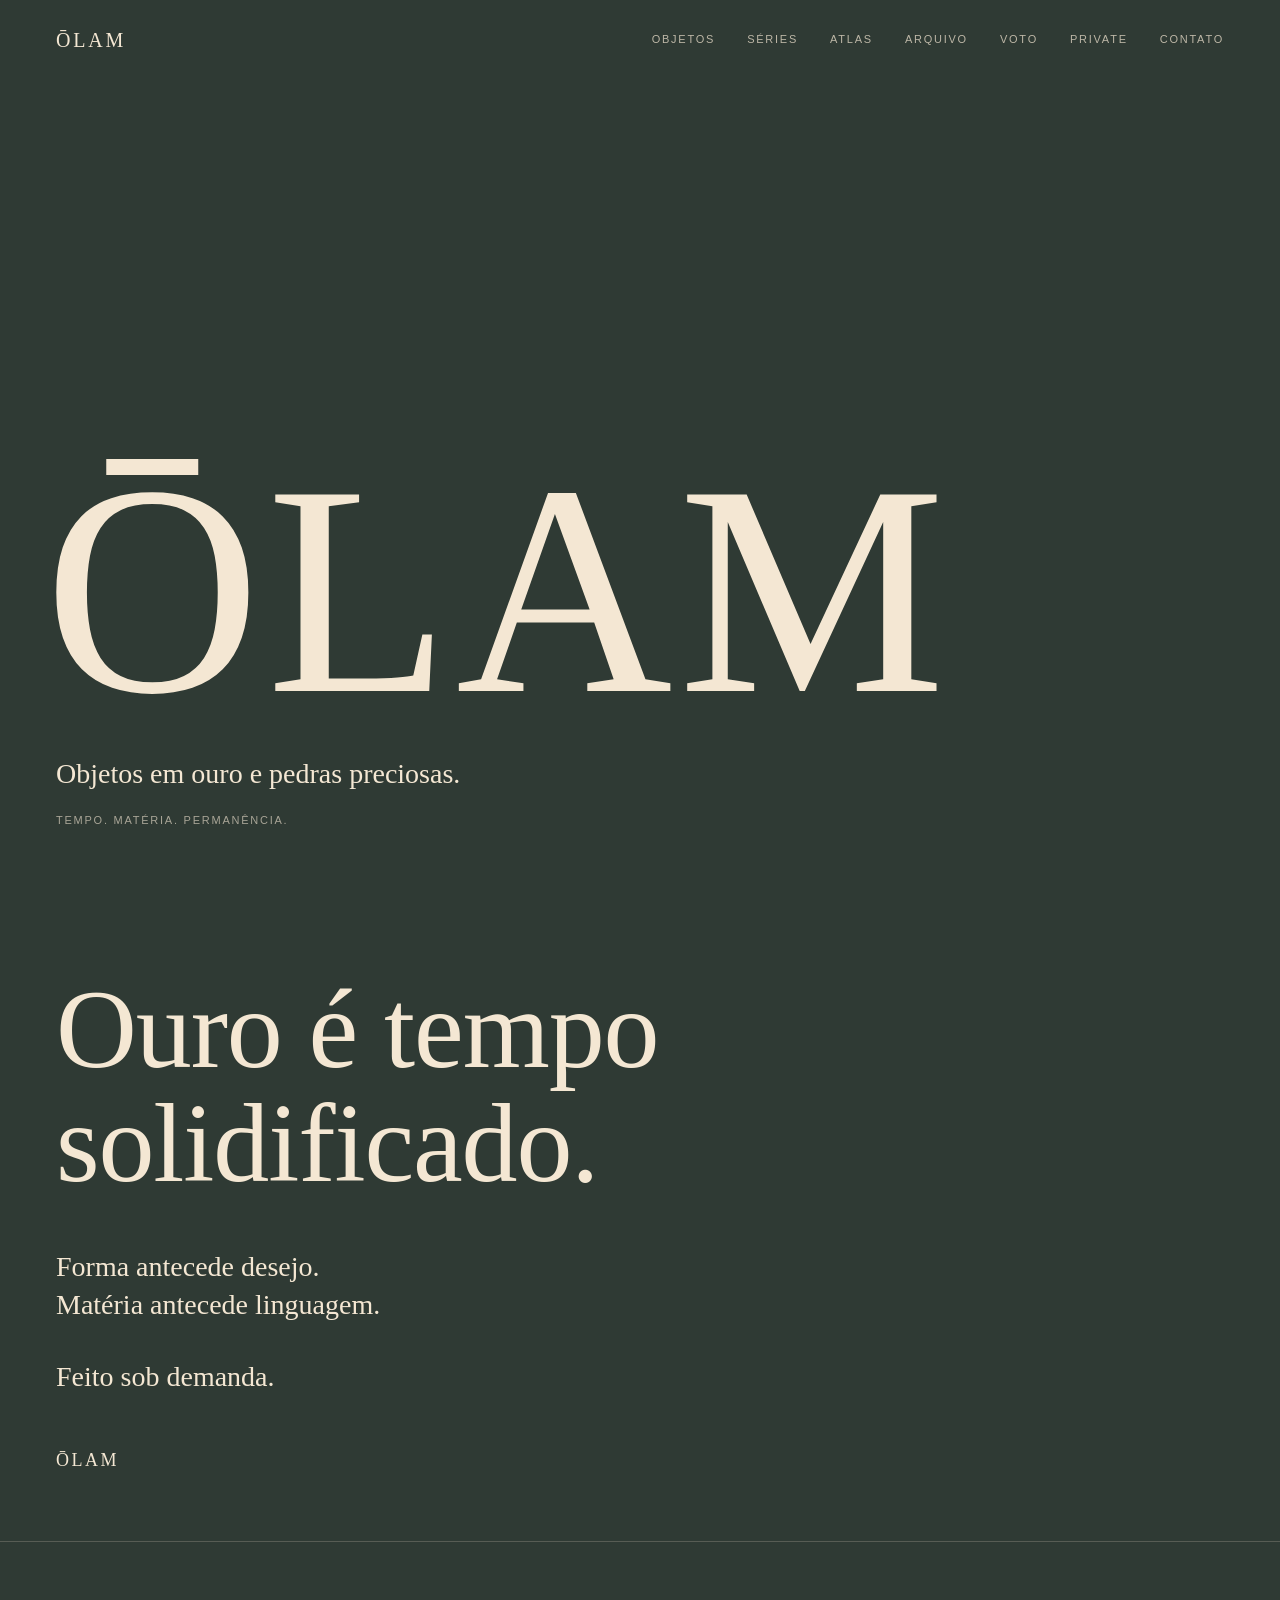
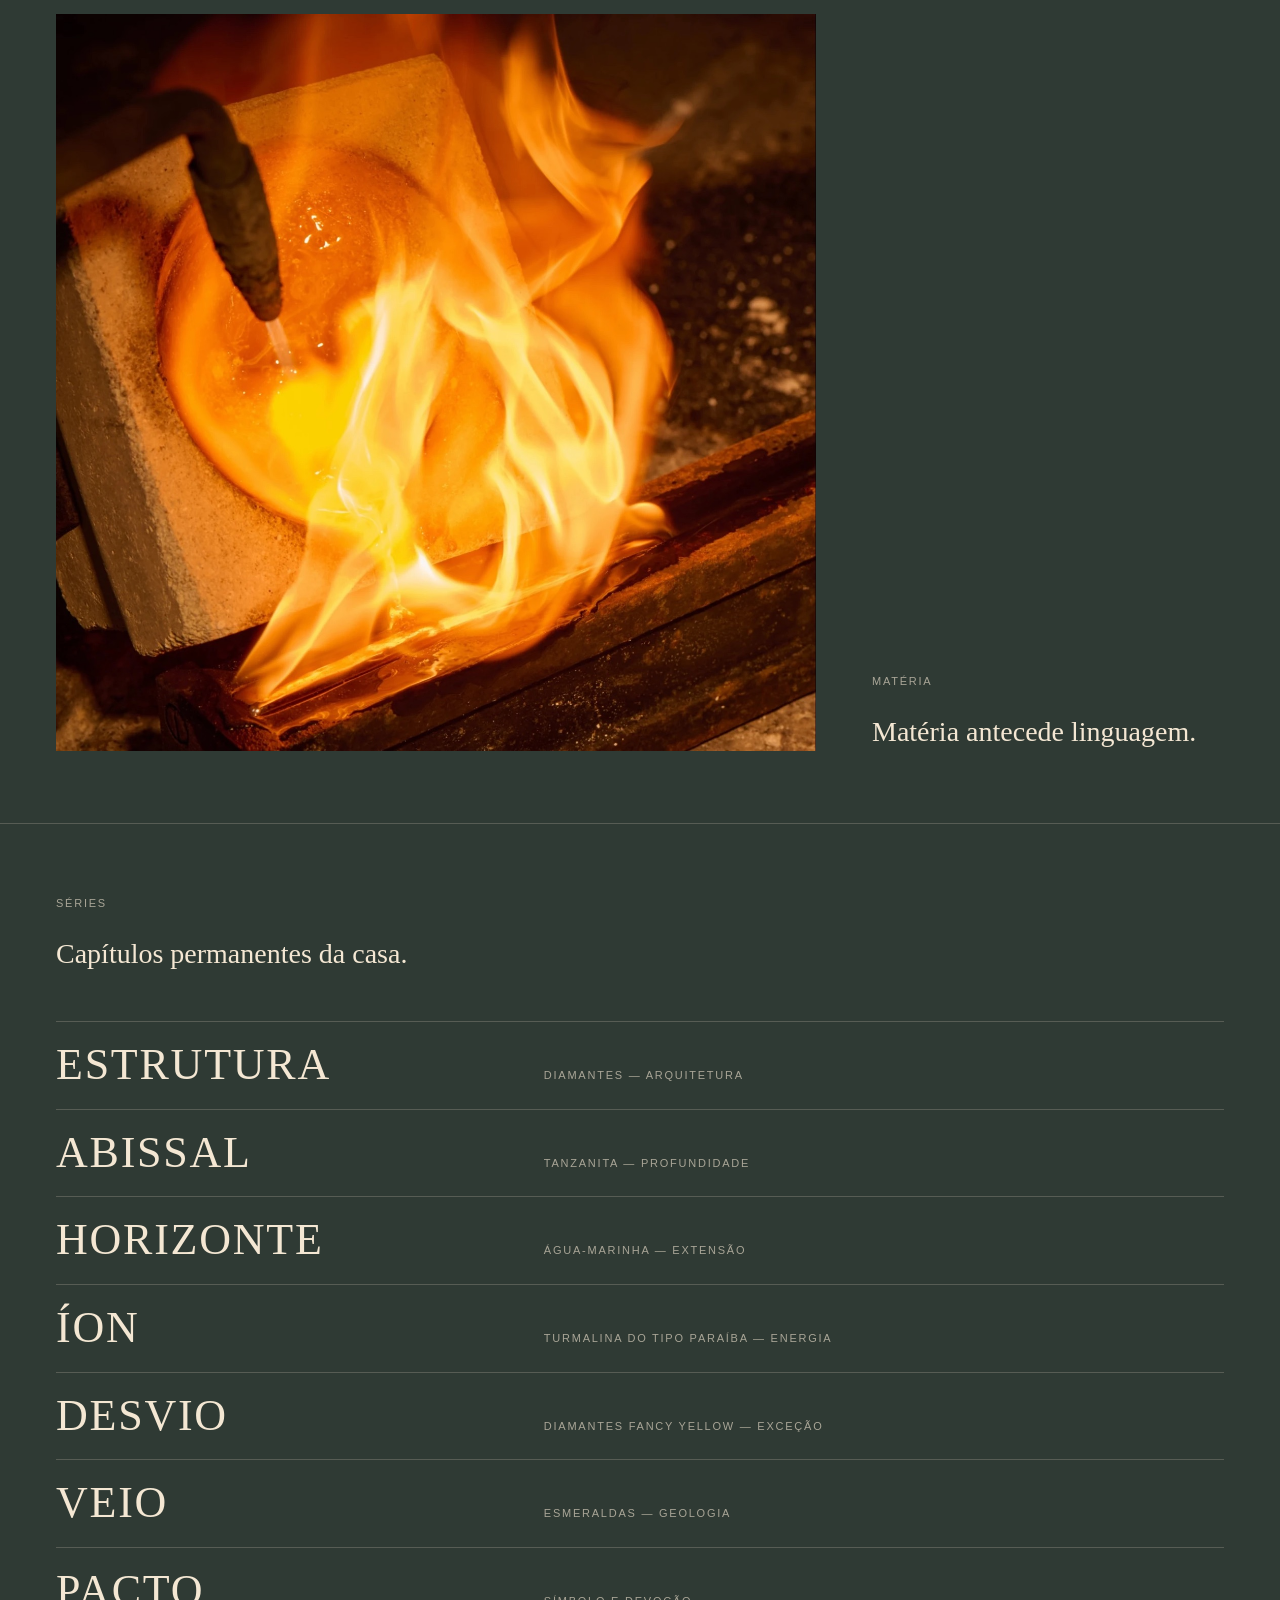
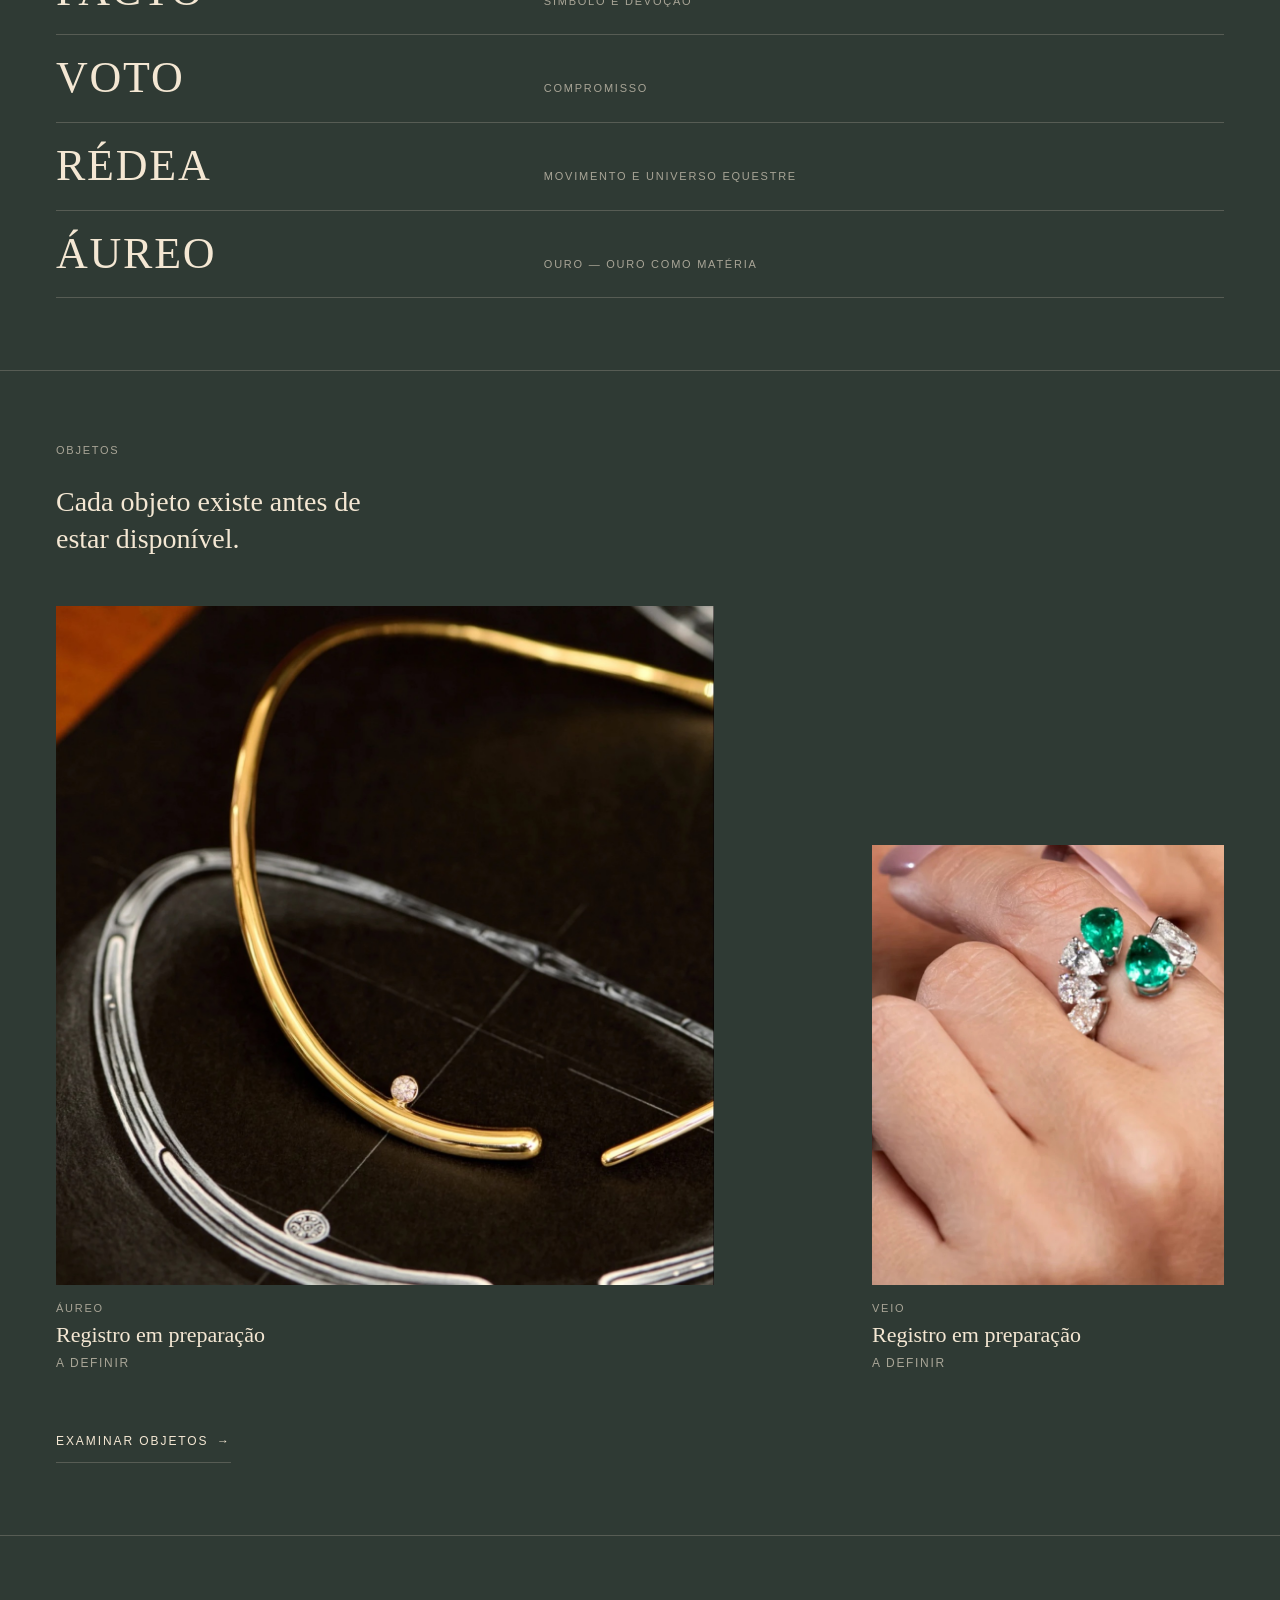
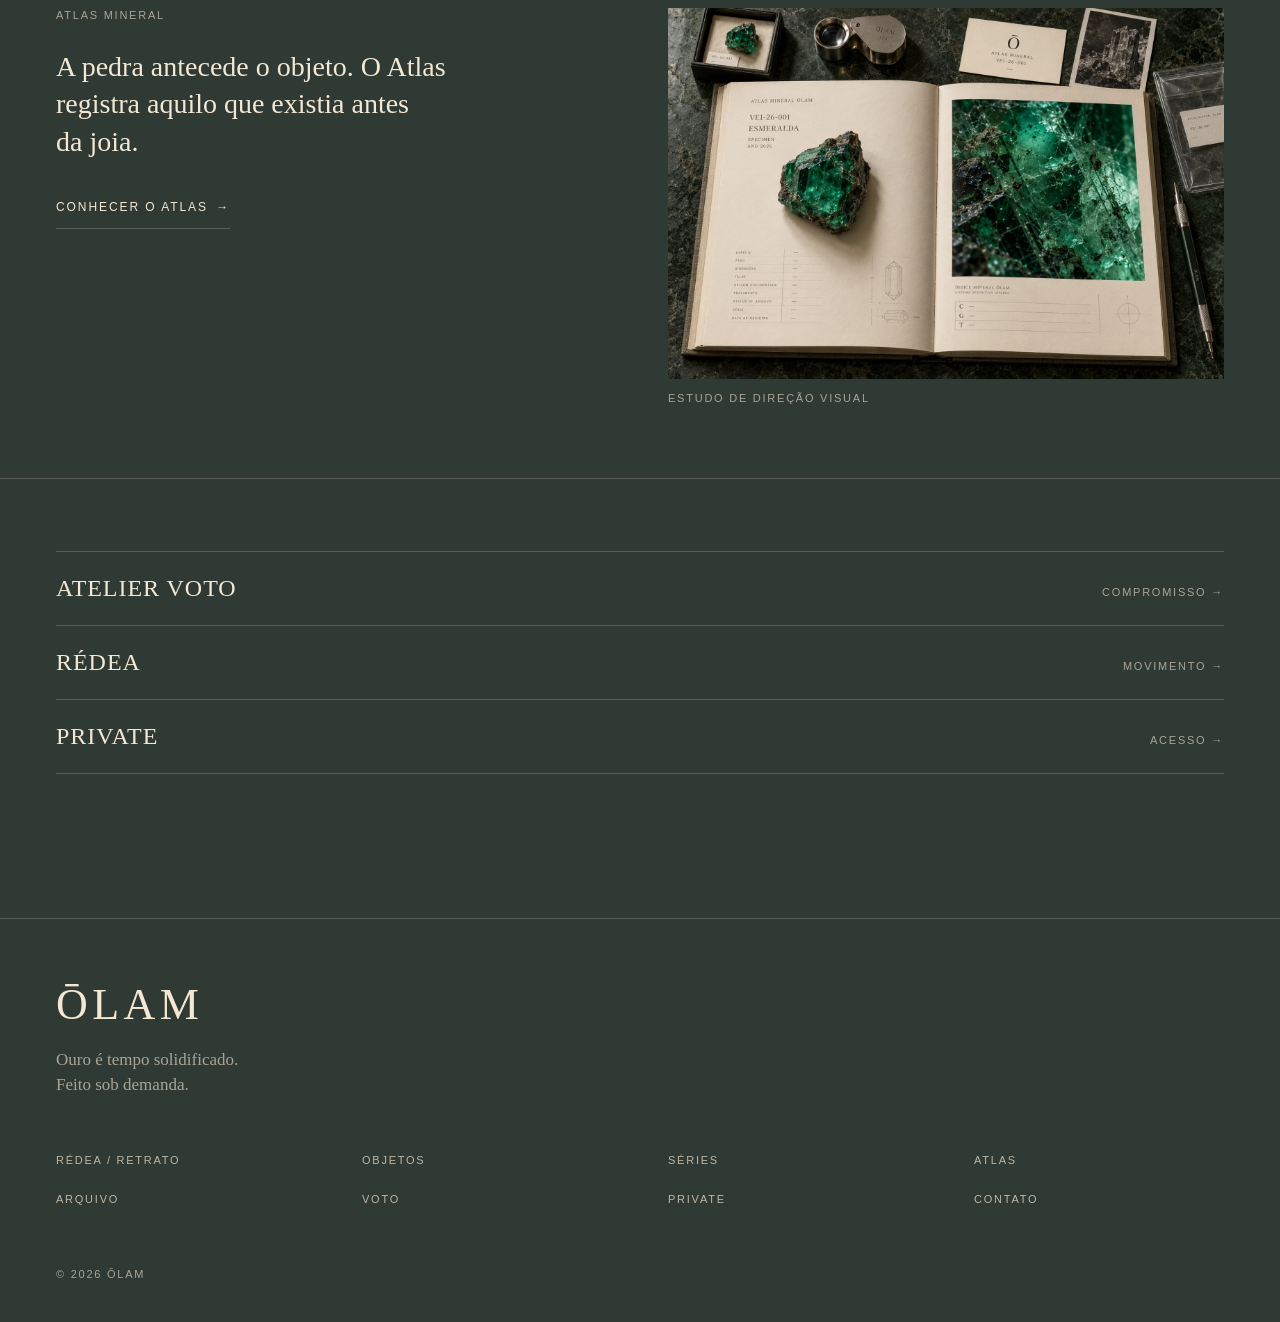
==== index.html @ 37aacc15 "Prepara o site para o GitHub Pages Bloqueio de indexação por meta tag (o _headers só vale no Netlify" ====
<!doctype html>
<html lang="pt-BR">
<head>
<meta charset="utf-8">
<meta name="viewport" content="width=device-width, initial-scale=1">
<title>ŌLAM — Objetos em ouro e pedras preciosas</title>
<meta name="description" content="ŌLAM. Objetos em ouro e pedras preciosas. Tempo. Matéria. Permanência.">
<meta name="robots" content="noindex, nofollow">
<meta name="theme-color" content="#2F3A34">
<link rel="stylesheet" href="assets/css/olam.css">
</head>
<body class="">
<main>
<section class="wrap hero">
  <h1>ŌLAM</h1>
  <p class="lede">Objetos em ouro e pedras preciosas.</p>
  <p class="label mute">Tempo. Matéria. Permanência.</p>
</section>

<section class="wrap section manifesto reveal">
  <p class="display">Ouro é tempo solidificado.</p>
  <p class="lede">Forma antecede desejo.<br>Matéria antecede linguagem.</p>
  <p class="lede" style="margin-top:1.2em">Feito sob demanda.</p>
  <p class="sign">ŌLAM</p>
</section>

<section class="wrap section">
  <div class="cols">
    <figure class="fig bleed wide reveal">
      <img src="assets/img/fundicao.jpg" alt="Ouro em fusão no cadinho, sob chama." width="1496" height="1450" loading="lazy" decoding="async">
    </figure>
    <div class="side stack reveal">
      <h2 class="label mute">Matéria</h2>
      <p class="lede">Matéria antecede linguagem.</p>
    </div>
  </div>
</section>

<section class="wrap section stack-l">
  <div class="stack reveal">
    <h2 class="label mute">Séries</h2>
    <p class="lede">Capítulos permanentes da casa.</p>
  </div>
  <div data-render="series-list" class="reveal"></div>
</section>

<section class="wrap section stack-l">
  <div class="stack reveal">
    <h2 class="label mute">Objetos</h2>
    <p class="lede">Cada objeto existe antes de estar disponível.</p>
  </div>
  <div data-render="objetos" data-limit="2"></div>
  <p class="reveal"><a class="cta" href="objetos.html">Examinar objetos</a></p>
</section>

<section class="wrap section">
  <div class="cols">
    <div class="a stack reveal">
      <h2 class="label mute">Atlas Mineral</h2>
      <p class="lede">A pedra antecede o objeto. O Atlas registra aquilo que existia antes da joia.</p>
      <p><a class="cta" href="atlas.html">Conhecer o Atlas</a></p>
    </div>
    <figure class="fig bleed b ratio-32 reveal">
      <img src="assets/img/atlas.jpg" alt="Livro aberto do Atlas Mineral com uma esmeralda bruta sobre a página." width="1600" height="1066" loading="lazy" decoding="async">
      <figcaption class="label">Estudo de direção visual</figcaption>
    </figure>
  </div>
</section>

<section class="wrap section">
  <ul class="doors reveal">
    <li><a href="voto.html"><span class="n">ATELIER VOTO</span><span class="label mute">Compromisso →</span></a></li>
    <li><a href="serie.html?s=redea"><span class="n">RÉDEA</span><span class="label mute">Movimento →</span></a></li>
    <li><a href="private.html"><span class="n">PRIVATE</span><span class="label mute">Acesso →</span></a></li>
  </ul>
</section>
</main>
<script src="assets/js/content.js"></script>
<script src="assets/js/olam.js"></script>
</body>
</html>
---- assets/css/olam.css ----
/* ŌLAM — casa digital. Mobile first: 390 → 430 → 768 → 1024 → 1440. */

:root {
  --moss: #2F3A34;
  --moss-2: #3E4A43;
  --cream: #F4E7D3;
  --stone: #EAE8E3;
  --white: #FFFFFF;
  --pale-gold: #C7A86D; /* somente quando extremamente necessário — não usar em botão, linha ou interface */

  --bg: var(--moss);
  --fg: var(--cream);
  --mute: rgba(244, 231, 211, .62);
  --line: rgba(244, 231, 211, .2);

  /* Canela e a grotesk entram aqui quando licenciadas (@font-face). Até lá, serifa e grotesk de sistema. */
  --serif: "Canela", "Canela Deck", "Iowan Old Style", "Times New Roman", Times, serif;
  --sans: "Söhne", "Suisse Int'l", "Founders Grotesk", "Helvetica Neue", Helvetica, Arial, sans-serif;

  --pad: 20px;
  --gap: clamp(96px, 16vh, 200px);
}

body.paper {
  --bg: var(--stone);
  --fg: var(--moss);
  --mute: rgba(47, 58, 52, .66);
  --line: rgba(47, 58, 52, .22);
}

*, *::before, *::after { box-sizing: border-box; }
html { -webkit-text-size-adjust: 100%; }
body {
  margin: 0;
  background: var(--bg);
  color: var(--fg);
  font: 400 16px/1.6 var(--sans);
  -webkit-font-smoothing: antialiased;
  text-rendering: optimizeLegibility;
}
img { display: block; width: 100%; height: auto; }
a { color: inherit; text-decoration: none; }
h1, h2, h3, p, dl, dd, ul, ol, figure { margin: 0; padding: 0; }
ul, ol { list-style: none; }
button { font: inherit; color: inherit; background: none; border: 0; padding: 0; cursor: pointer; }
:focus-visible { outline: 1px solid currentColor; outline-offset: 4px; }

/* ——— Tipografia ——— */

.label {
  font: 400 11px/1.4 var(--sans);
  letter-spacing: .16em;
  text-transform: uppercase;
}
.mute { color: var(--mute); }
.display {
  font: 300 clamp(40px, 11vw, 112px)/1.02 var(--serif);
  letter-spacing: -.01em;
  text-wrap: balance;
}
.title {
  font: 300 clamp(30px, 7.4vw, 60px)/1.1 var(--serif);
  letter-spacing: -.005em;
  text-wrap: balance;
}
.lede {
  font: 300 clamp(20px, 5vw, 28px)/1.35 var(--serif);
  max-width: 30ch;
  text-wrap: pretty;
}
.body { max-width: 46ch; color: var(--mute); text-wrap: pretty; }
.body + .body { margin-top: 1em; }
.code { font: 400 12px/1.4 var(--sans); letter-spacing: .14em; font-variant-numeric: tabular-nums; }

/* ——— Estrutura ——— */

.wrap { padding-inline: var(--pad); max-width: 1440px; margin-inline: auto; }
.section { padding-block: calc(var(--gap) / 2); }
.section + .section { border-top: 1px solid var(--line); }
.section.bare { border-top: 0; }
.stack > * + * { margin-top: 24px; }
.stack-l > * + * { margin-top: 48px; }
.page-head { padding-top: clamp(140px, 26vh, 260px); padding-bottom: calc(var(--gap) / 2); }
.page-head .label { margin-bottom: 28px; }

.cols { display: grid; gap: 40px var(--pad); }

/* ——— CTA tipográfico: texto + seta + linha ——— */

.cta {
  display: inline-flex; align-items: baseline; gap: .7em;
  font: 400 12px/1.4 var(--sans);
  letter-spacing: .16em; text-transform: uppercase;
  padding: 14px 0 12px;
  border-bottom: 1px solid var(--line);
  transition: border-color .3s ease;
}
.cta::after { content: "→"; transition: transform .3s ease; }
.cta:hover { border-color: currentColor; }
.cta:hover::after { transform: translateX(4px); }

/* ——— Cabeçalho ——— */

.hd {
  position: absolute; inset: 0 0 auto 0; z-index: 10;
  display: flex; align-items: center; justify-content: space-between;
  padding: 22px var(--pad);
}
.hd .mark { font: 400 20px/1 var(--serif); letter-spacing: .14em; }
.hd nav { display: none; }
.hd nav a { opacity: .72; transition: opacity .3s ease; }
.hd nav a:hover, .hd nav a[aria-current] { opacity: 1; }
.hd .toggle { padding: 12px 0 12px 24px; }

.menu {
  position: fixed; inset: 0; z-index: 20;
  background: var(--moss); color: var(--cream);
  display: flex; flex-direction: column; justify-content: space-between;
  padding: 22px var(--pad) 40px;
  opacity: 0; visibility: hidden;
  transition: opacity .35s ease, visibility 0s linear .35s;
}
.menu.open { opacity: 1; visibility: visible; transition-delay: 0s; }
.menu .top { display: flex; align-items: center; justify-content: space-between; }
.menu .top .mark { font: 400 20px/1 var(--serif); letter-spacing: .14em; }
.menu .top button { padding: 12px 0 12px 24px; }
.menu ul a { display: block; font: 300 34px/1.5 var(--serif); }
.menu .foot { color: rgba(244, 231, 211, .62); }

/* ——— Home ——— */

.hero {
  min-height: 100svh;
  display: flex; flex-direction: column; justify-content: flex-end;
  padding-bottom: 56px;
}
.hero h1 { font: 300 clamp(84px, 27vw, 300px)/.86 var(--serif); letter-spacing: .02em; margin-left: -.04em; }
.hero .lede { margin-top: 36px; }
.hero .label { margin-top: 20px; }

.manifesto { text-align: left; }
.manifesto .display { max-width: 12ch; }
.manifesto .lede { margin-top: 48px; }
.manifesto .sign { margin-top: 56px; font: 400 18px/1 var(--serif); letter-spacing: .14em; }

.series-list li { border-top: 1px solid var(--line); }
.series-list li:last-child { border-bottom: 1px solid var(--line); }
.series-list a {
  display: grid; grid-template-columns: 1fr; gap: 2px;
  padding: 18px 0;
  transition: padding-left .35s ease;
}
.series-list a:hover { padding-left: 8px; }
.series-list .n { font: 300 clamp(26px, 6.6vw, 44px)/1.15 var(--serif); letter-spacing: .04em; }

.doors li { border-top: 1px solid var(--line); }
.doors li:last-child { border-bottom: 1px solid var(--line); }
.doors a { display: flex; justify-content: space-between; align-items: baseline; gap: 16px; padding: 22px 0; }
.doors .n { font: 300 24px/1.2 var(--serif); letter-spacing: .04em; }

/* ——— Figuras ——— */

.fig img { background: var(--moss-2); }
.fig figcaption { margin-top: 12px; color: var(--mute); }
.fig.bleed { margin-inline: calc(var(--pad) * -1); }
.fig.bleed figcaption { padding-inline: var(--pad); }
.ratio-45 img { aspect-ratio: 4 / 5; object-fit: cover; }
.ratio-32 img { aspect-ratio: 3 / 2; object-fit: cover; }
.ratio-11 img { aspect-ratio: 1; object-fit: cover; }

/* ——— Objetos: composição editorial, não grid de e-commerce ——— */

.objects { display: grid; gap: 72px; }
.object-card .meta { margin-top: 16px; display: grid; gap: 6px; }
.object-card .n { font: 300 22px/1.2 var(--serif); }
.object-card img { transition: opacity .5s ease; }
.object-card:hover img { opacity: .9; }

/* ——— Página do objeto ——— */

.object-hero { padding-top: 84px; }
.object-hero img { max-height: 92svh; object-fit: cover; }
.spec { border-top: 1px solid var(--line); }
.spec > div { display: grid; grid-template-columns: 1fr 1.4fr; gap: 16px; padding: 14px 0; border-bottom: 1px solid var(--line); }
.spec dt { color: var(--mute); }
.spec dd { font-size: 15px; }
.state { font: 300 clamp(28px, 7vw, 48px)/1.1 var(--serif); letter-spacing: .06em; }
.price { font: 300 22px/1.2 var(--serif); font-variant-numeric: tabular-nums; }
.note { border-left: 1px solid var(--line); padding-left: 16px; color: var(--mute); font-size: 14px; max-width: 44ch; }

/* ——— Rodapé ——— */

.ft { border-top: 1px solid var(--line); padding: 64px var(--pad) 40px; margin-top: calc(var(--gap) / 2); }
.ft .mark { font: 300 44px/1 var(--serif); letter-spacing: .1em; }
.ft .lines { margin-top: 20px; color: var(--mute); font: 300 17px/1.5 var(--serif); }
.ft ul { margin-top: 48px; display: grid; grid-template-columns: 1fr 1fr; gap: 14px var(--pad); }
.ft ul a { opacity: .72; }
.ft ul a:hover { opacity: 1; }
.ft .legal { margin-top: 56px; color: var(--mute); }

/* ——— Movimento mínimo ——— */

.js .reveal { opacity: 0; transform: translateY(12px); transition: opacity .9s ease, transform .9s ease; }
.js .reveal.in { opacity: 1; transform: none; }
@media (prefers-reduced-motion: reduce) {
  .js .reveal { opacity: 1; transform: none; transition: none; }
  * { transition-duration: 0s !important; }
}

/* ——— 768 ——— */

@media (min-width: 768px) {
  :root { --pad: 40px; }
  .cols { grid-template-columns: repeat(12, 1fr); }
  .cols > .a { grid-column: 1 / span 5; }
  .cols > .b { grid-column: 7 / span 6; }
  .cols > .wide { grid-column: 1 / span 8; }
  .cols > .side { grid-column: 9 / span 4; align-self: end; }
  .cols > .full { grid-column: 1 / -1; }
  .series-list a { grid-template-columns: 5fr 7fr; align-items: baseline; }
  .objects { grid-template-columns: repeat(12, 1fr); gap: 120px var(--pad); align-items: end; }
  .objects > :nth-child(3n + 1) { grid-column: 1 / span 7; }
  .objects > :nth-child(3n + 2) { grid-column: 9 / span 4; }
  .objects > :nth-child(3n) { grid-column: 4 / span 6; }
  .ft ul { grid-template-columns: repeat(4, 1fr); }
  .fig.bleed { margin-inline: 0; }
  .fig.bleed figcaption { padding-inline: 0; }
  .menu ul a { font-size: 44px; }
}

/* ——— 1024 ——— */

@media (min-width: 1024px) {
  :root { --pad: 56px; }
  .hd { padding-block: 30px; }
  .hd nav { display: flex; gap: 32px; }
  .hd .toggle { display: none; }
  .hero { padding-bottom: 72px; }
  .object-layout { display: grid; grid-template-columns: repeat(12, 1fr); gap: 0 var(--pad); }
  .object-layout > .object-hero { grid-column: 1 / span 7; position: sticky; top: 0; align-self: start; }
  .object-layout > .object-body { grid-column: 8 / span 5; padding-top: 140px; }
  .object-hero img { height: 100svh; max-height: none; padding: 84px 0 40px; }
}

/* ——— 1440 ——— */

@media (min-width: 1440px) {
  :root { --pad: 72px; }
}
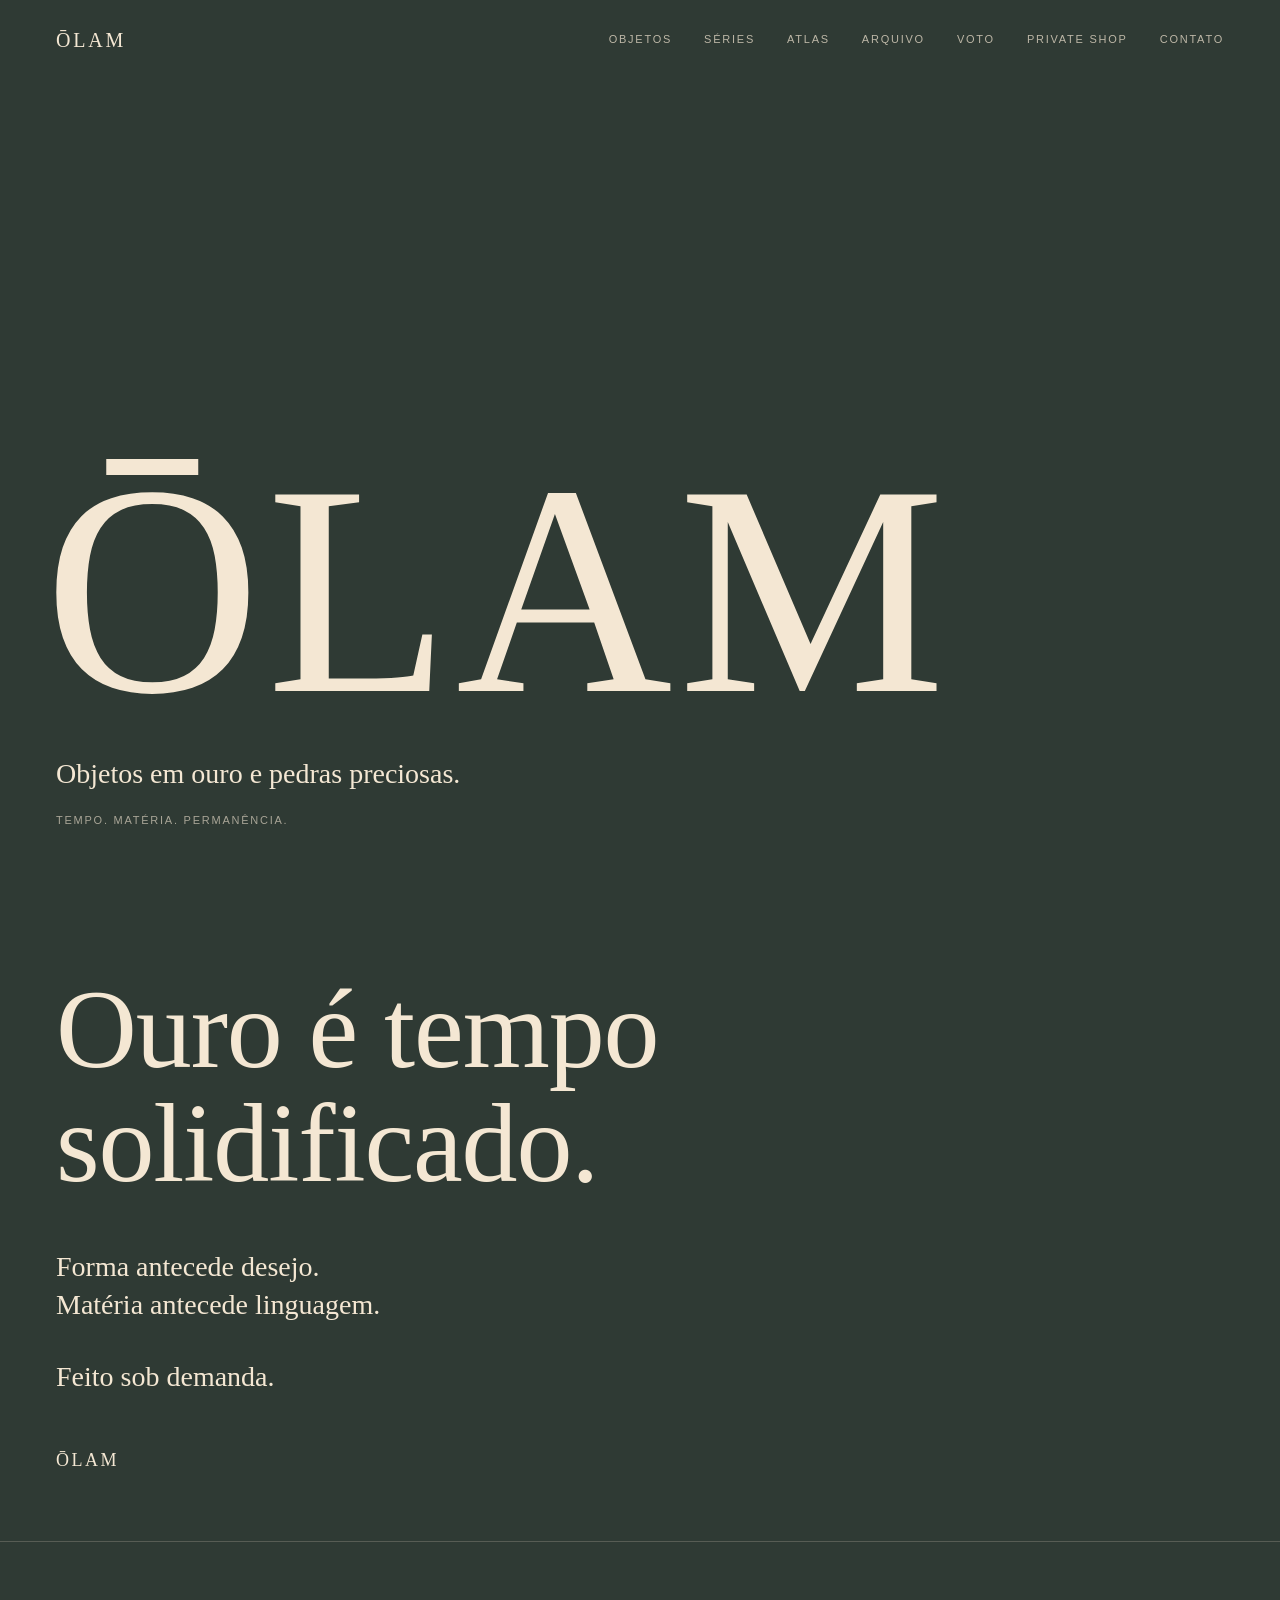
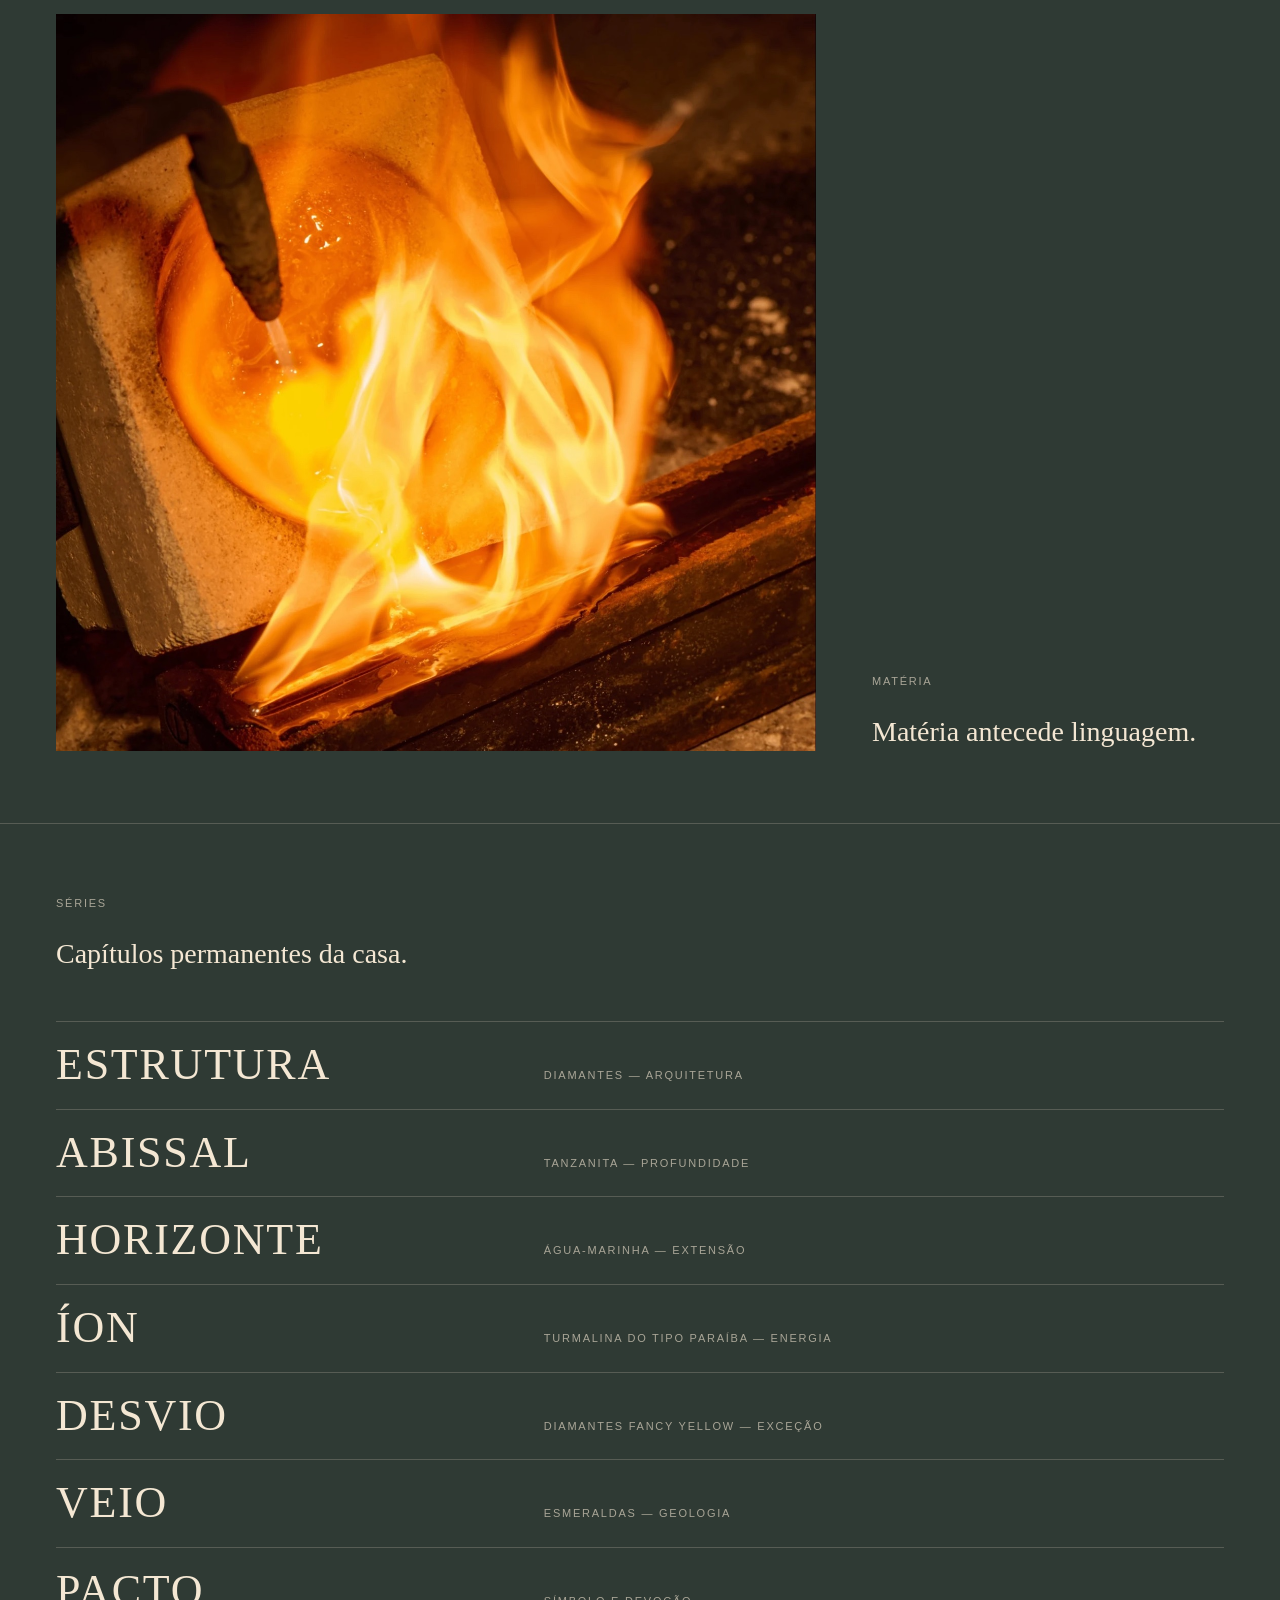
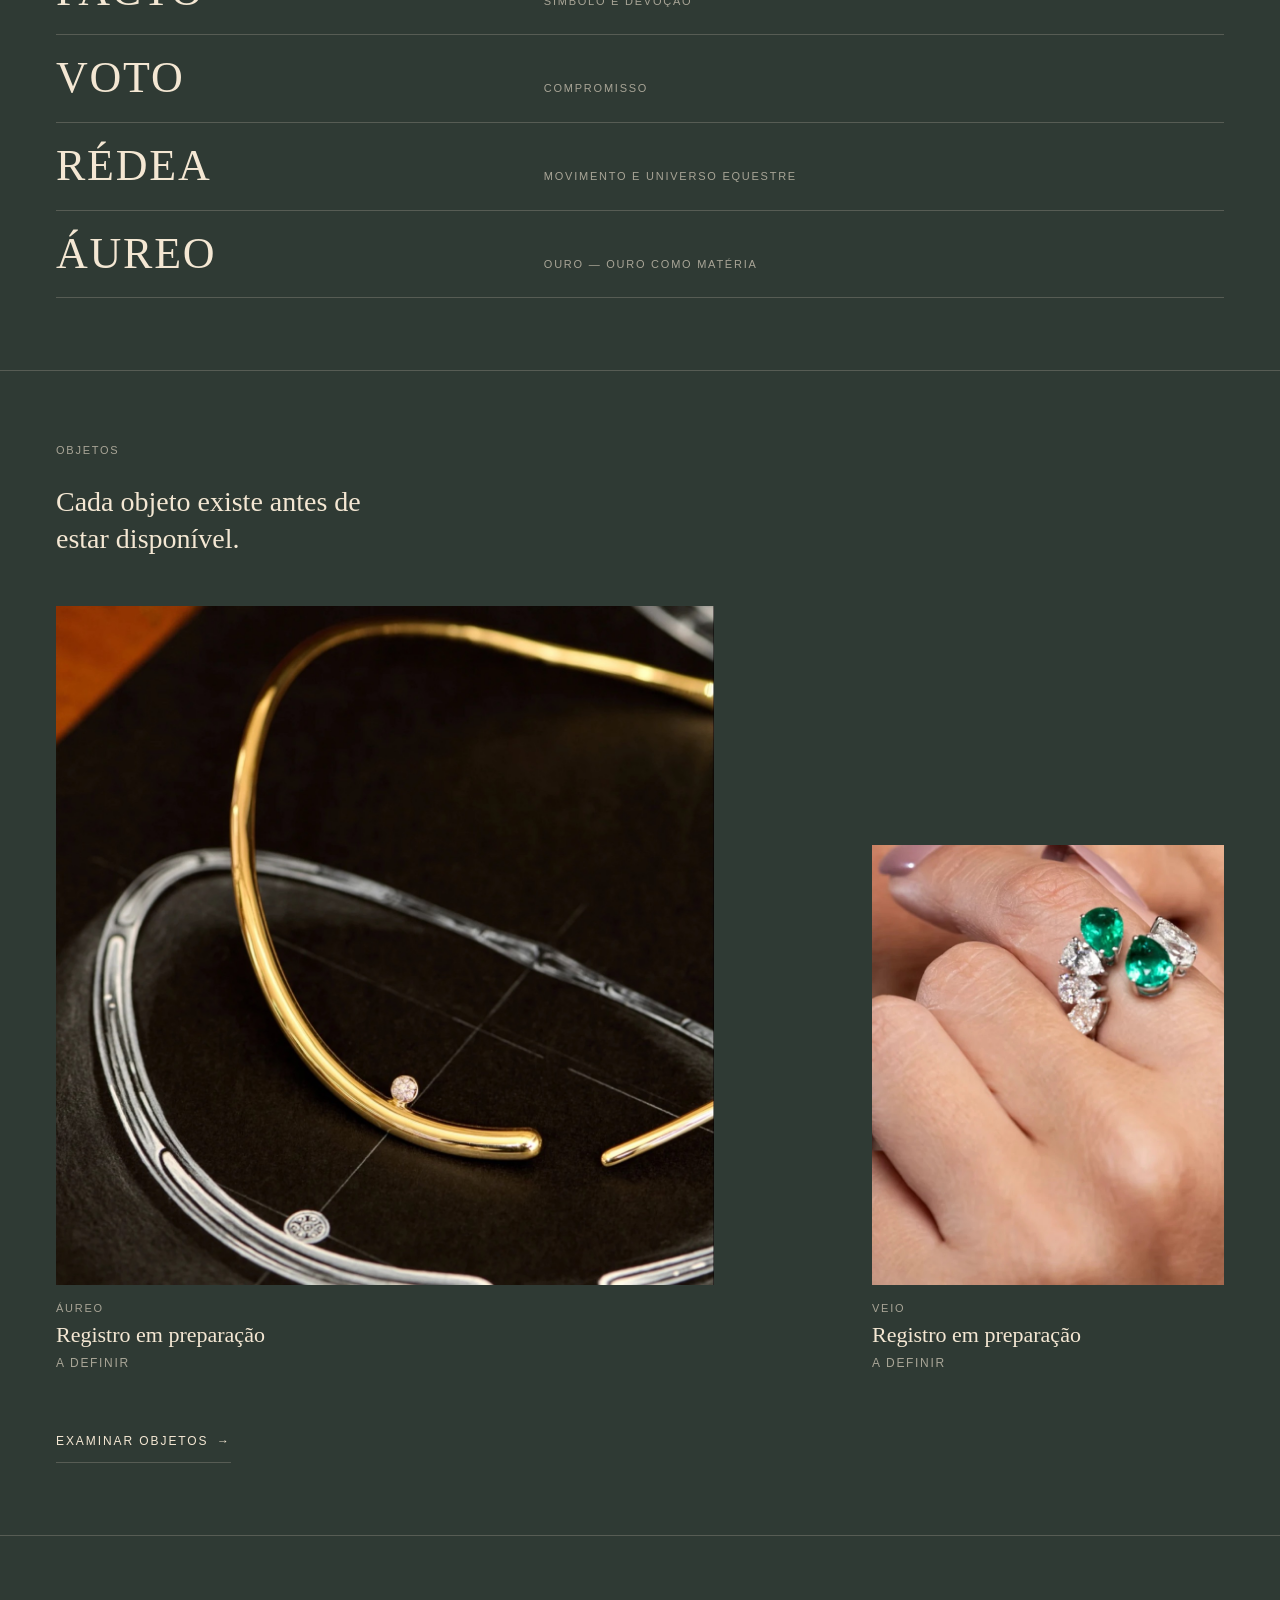
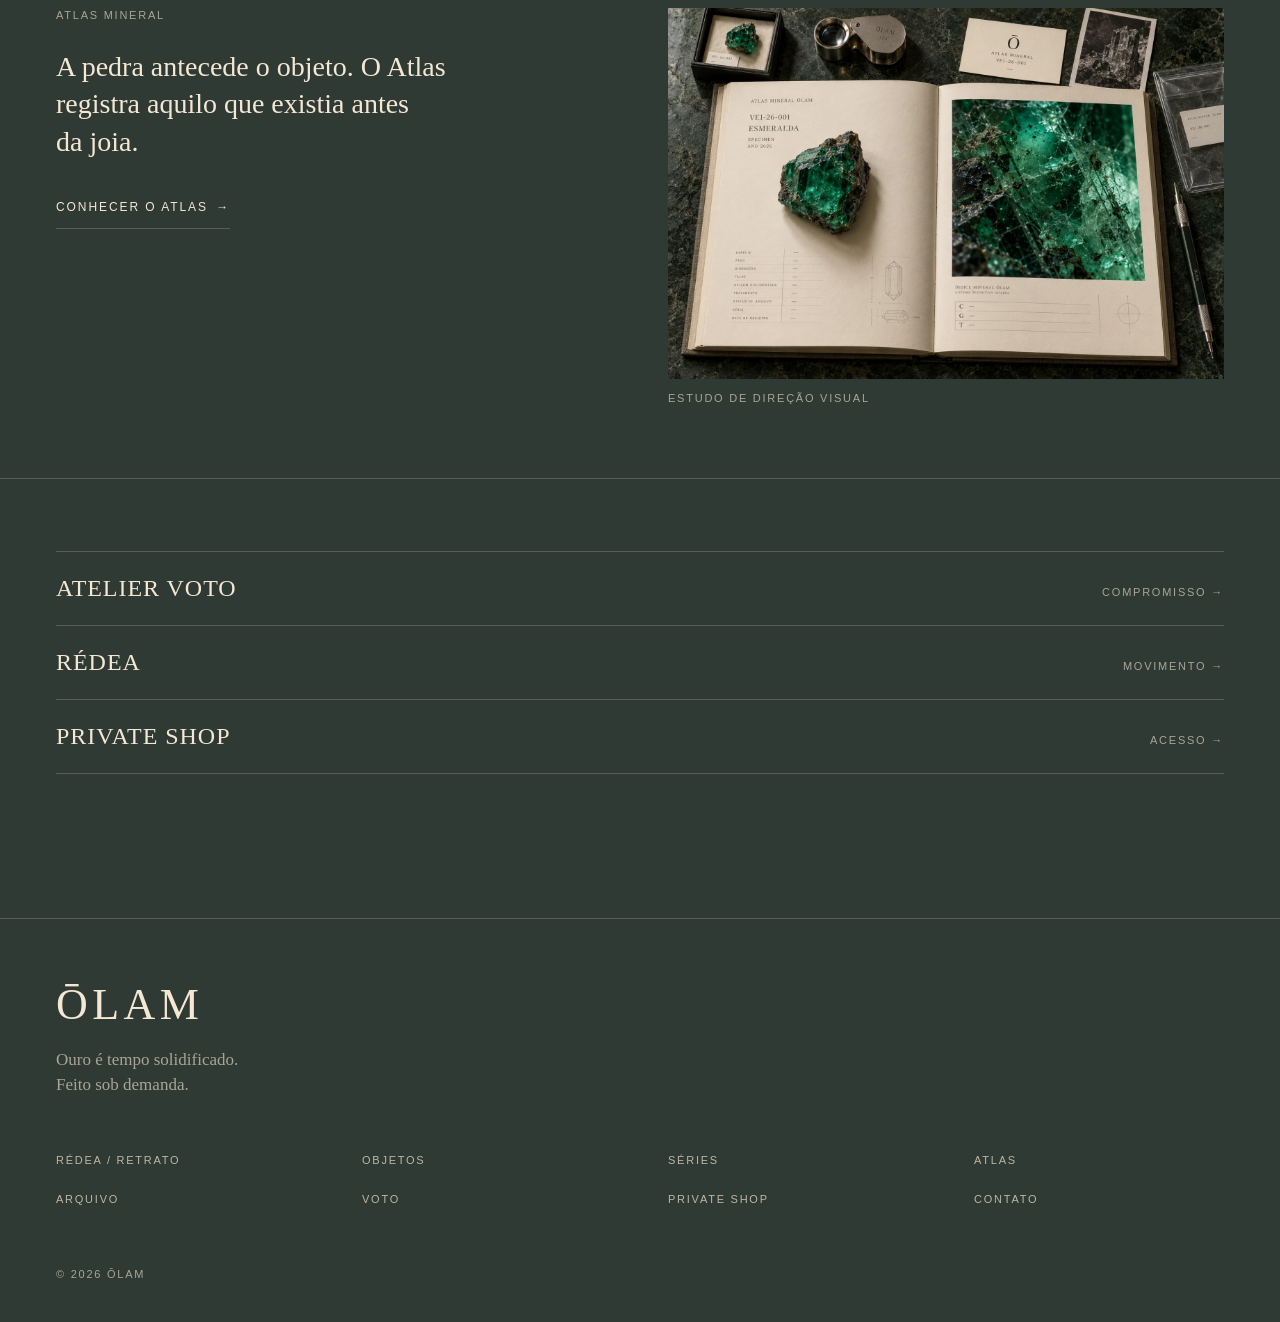
==== commit 9160b5c8: "Renomeia a página Private e a porta da Home para PRIVATE SHOP Co-Authored-By: Claude Opus 5.5 <norep" ====
--- a/index.html
+++ b/index.html
@@ -71,7 +71,7 @@
   <ul class="doors reveal">
     <li><a href="voto.html"><span class="n">ATELIER VOTO</span><span class="label mute">Compromisso →</span></a></li>
     <li><a href="serie.html?s=redea"><span class="n">RÉDEA</span><span class="label mute">Movimento →</span></a></li>
-    <li><a href="private.html"><span class="n">PRIVATE</span><span class="label mute">Acesso →</span></a></li>
+    <li><a href="private.html"><span class="n">PRIVATE SHOP</span><span class="label mute">Acesso →</span></a></li>
   </ul>
 </section>
 </main>
--- a/assets/css/olam.css
+++ b/assets/css/olam.css
@@ -141,6 +141,8 @@
 .manifesto { text-align: left; }
 .manifesto .display { max-width: 12ch; }
 .manifesto .lede { margin-top: 48px; }
+.manifesto.serie .title { margin-top: 28px; max-width: 16ch; }
+.manifesto.serie .lede { margin-top: 1.5em; max-width: none; }
 .manifesto .sign { margin-top: 56px; font: 400 18px/1 var(--serif); letter-spacing: .14em; }
 
 .series-list li { border-top: 1px solid var(--line); }
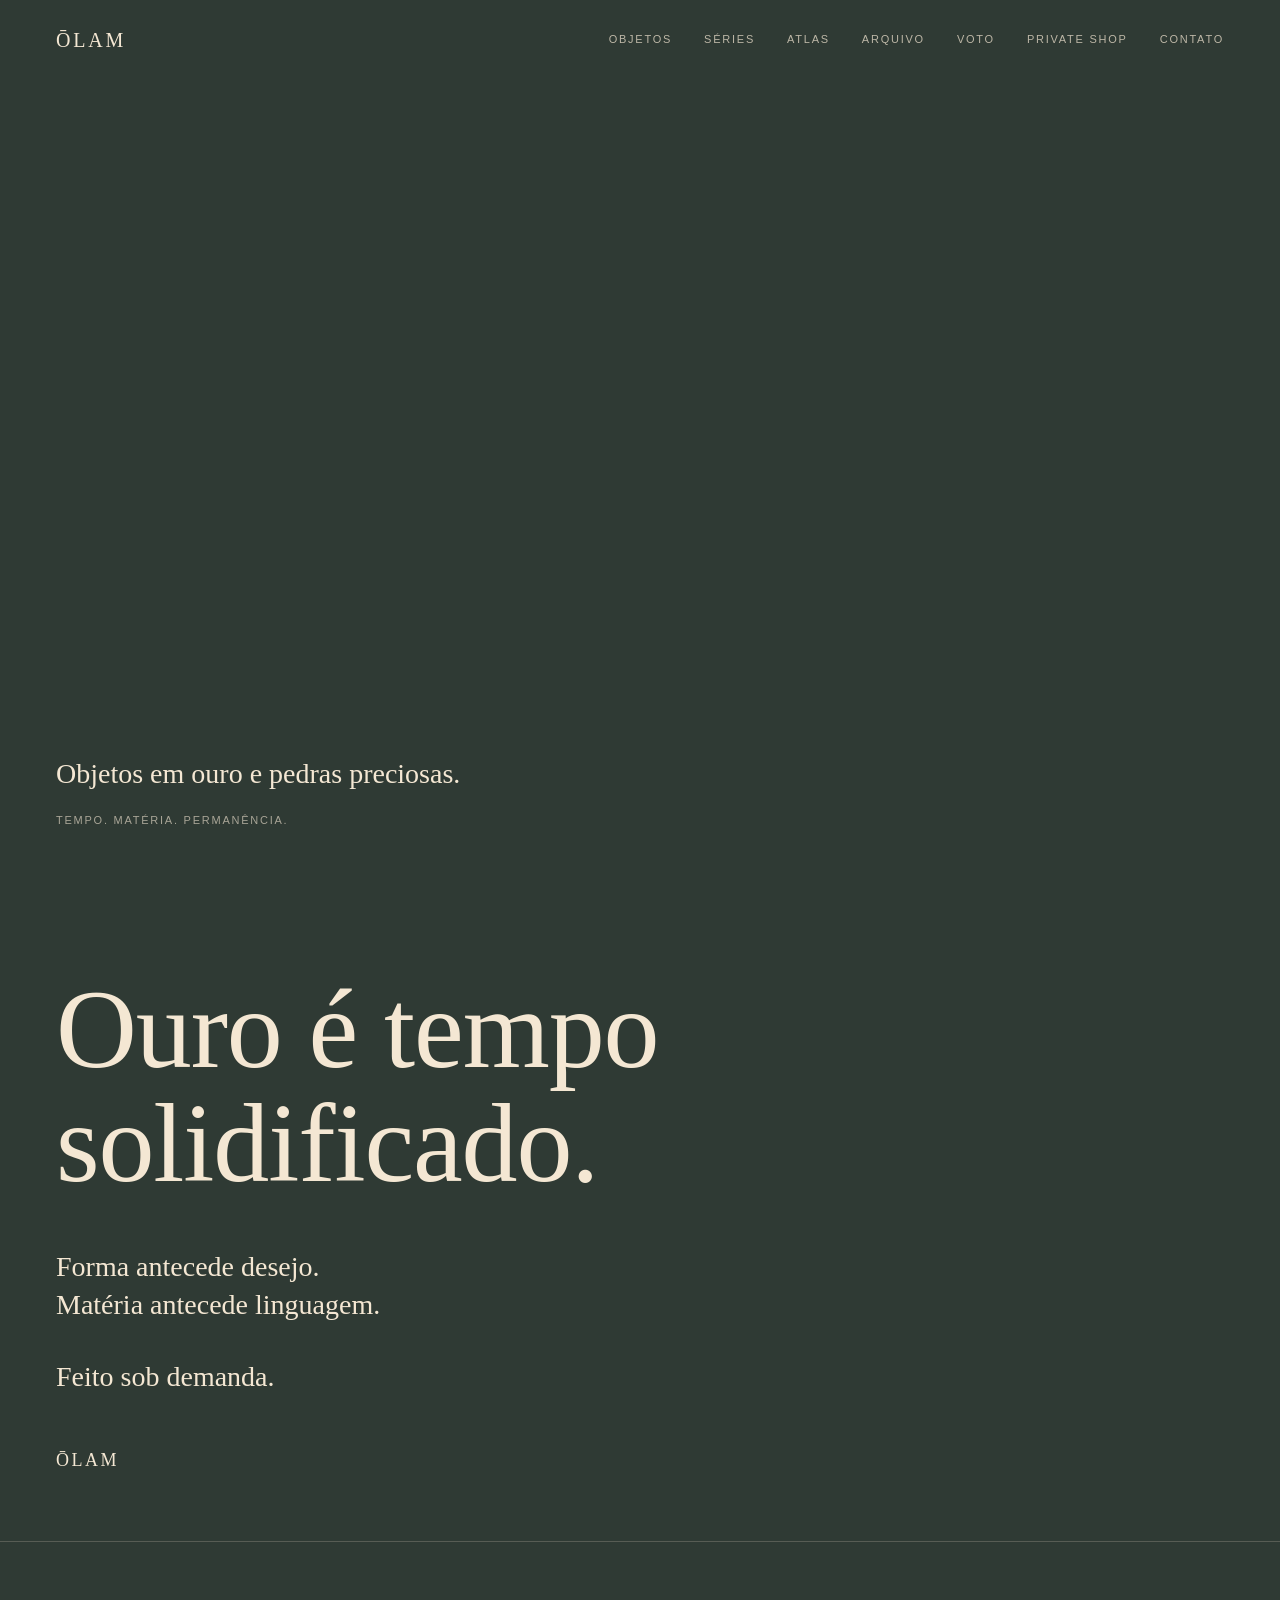
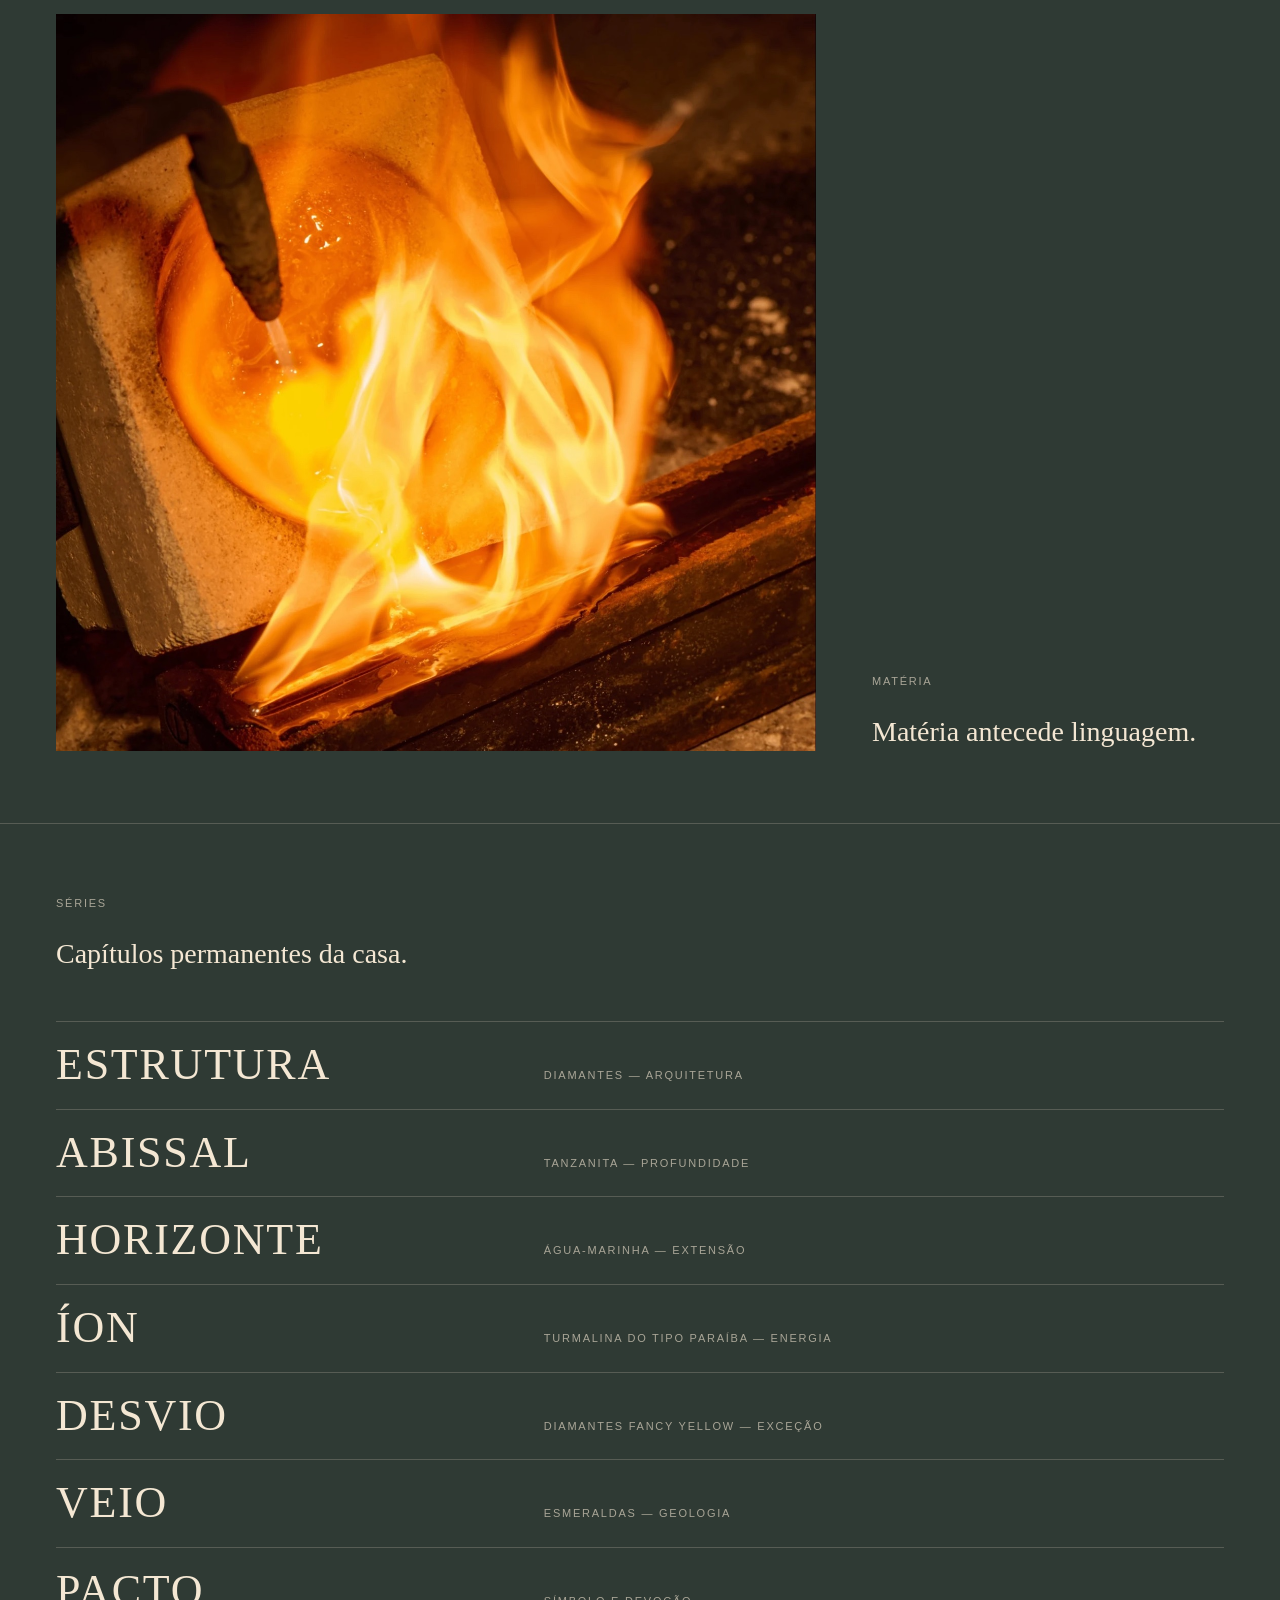
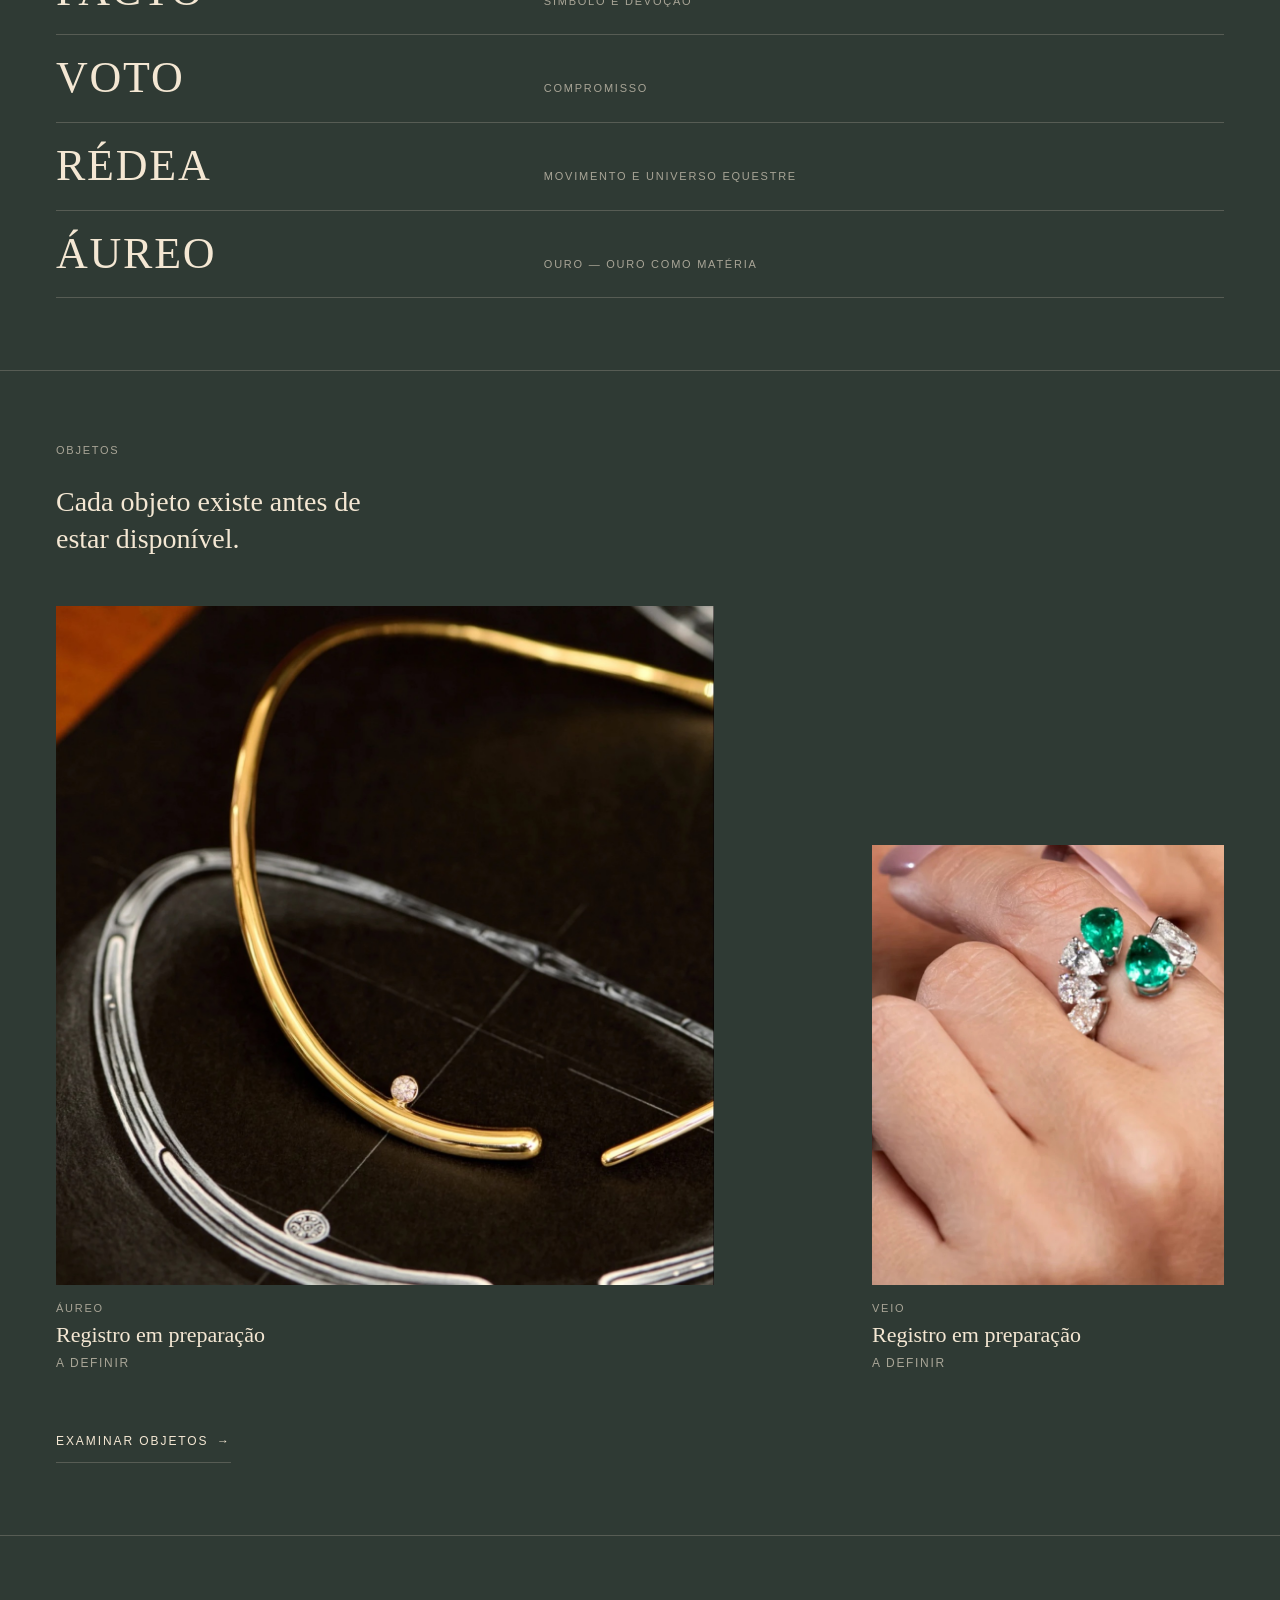
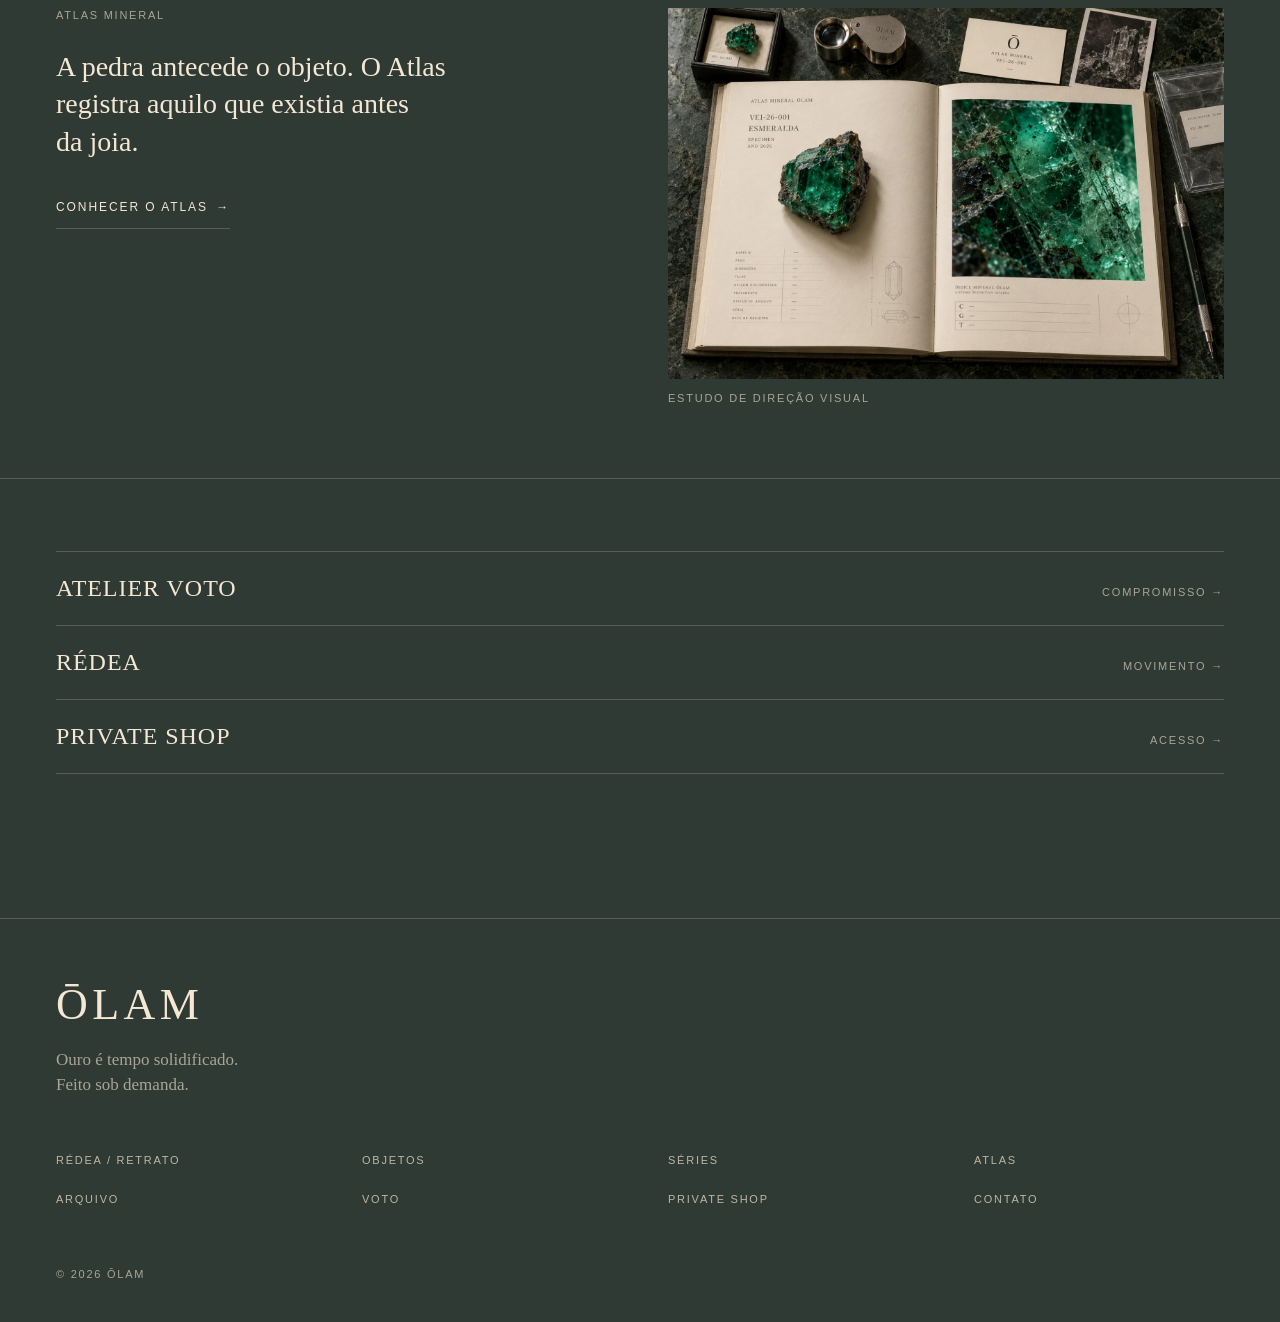
==== commit cfbd42db: "Remove a assinatura ŌLAM do hero da Home Co-Authored-By: Claude Opus 5.5 <noreply@anthropic.com>" ====
--- a/index.html
+++ b/index.html
@@ -12,8 +12,7 @@
 <body class="">
 <main>
 <section class="wrap hero">
-  <h1>ŌLAM</h1>
-  <p class="lede">Objetos em ouro e pedras preciosas.</p>
+  <h1 class="lede">Objetos em ouro e pedras preciosas.</h1>
   <p class="label mute">Tempo. Matéria. Permanência.</p>
 </section>
 
--- a/assets/css/olam.css
+++ b/assets/css/olam.css
@@ -134,7 +134,7 @@
   display: flex; flex-direction: column; justify-content: flex-end;
   padding-bottom: 56px;
 }
-.hero h1 { font: 300 clamp(84px, 27vw, 300px)/.86 var(--serif); letter-spacing: .02em; margin-left: -.04em; }
+.hero h1 { font-weight: 300; }
 .hero .lede { margin-top: 36px; }
 .hero .label { margin-top: 20px; }
 
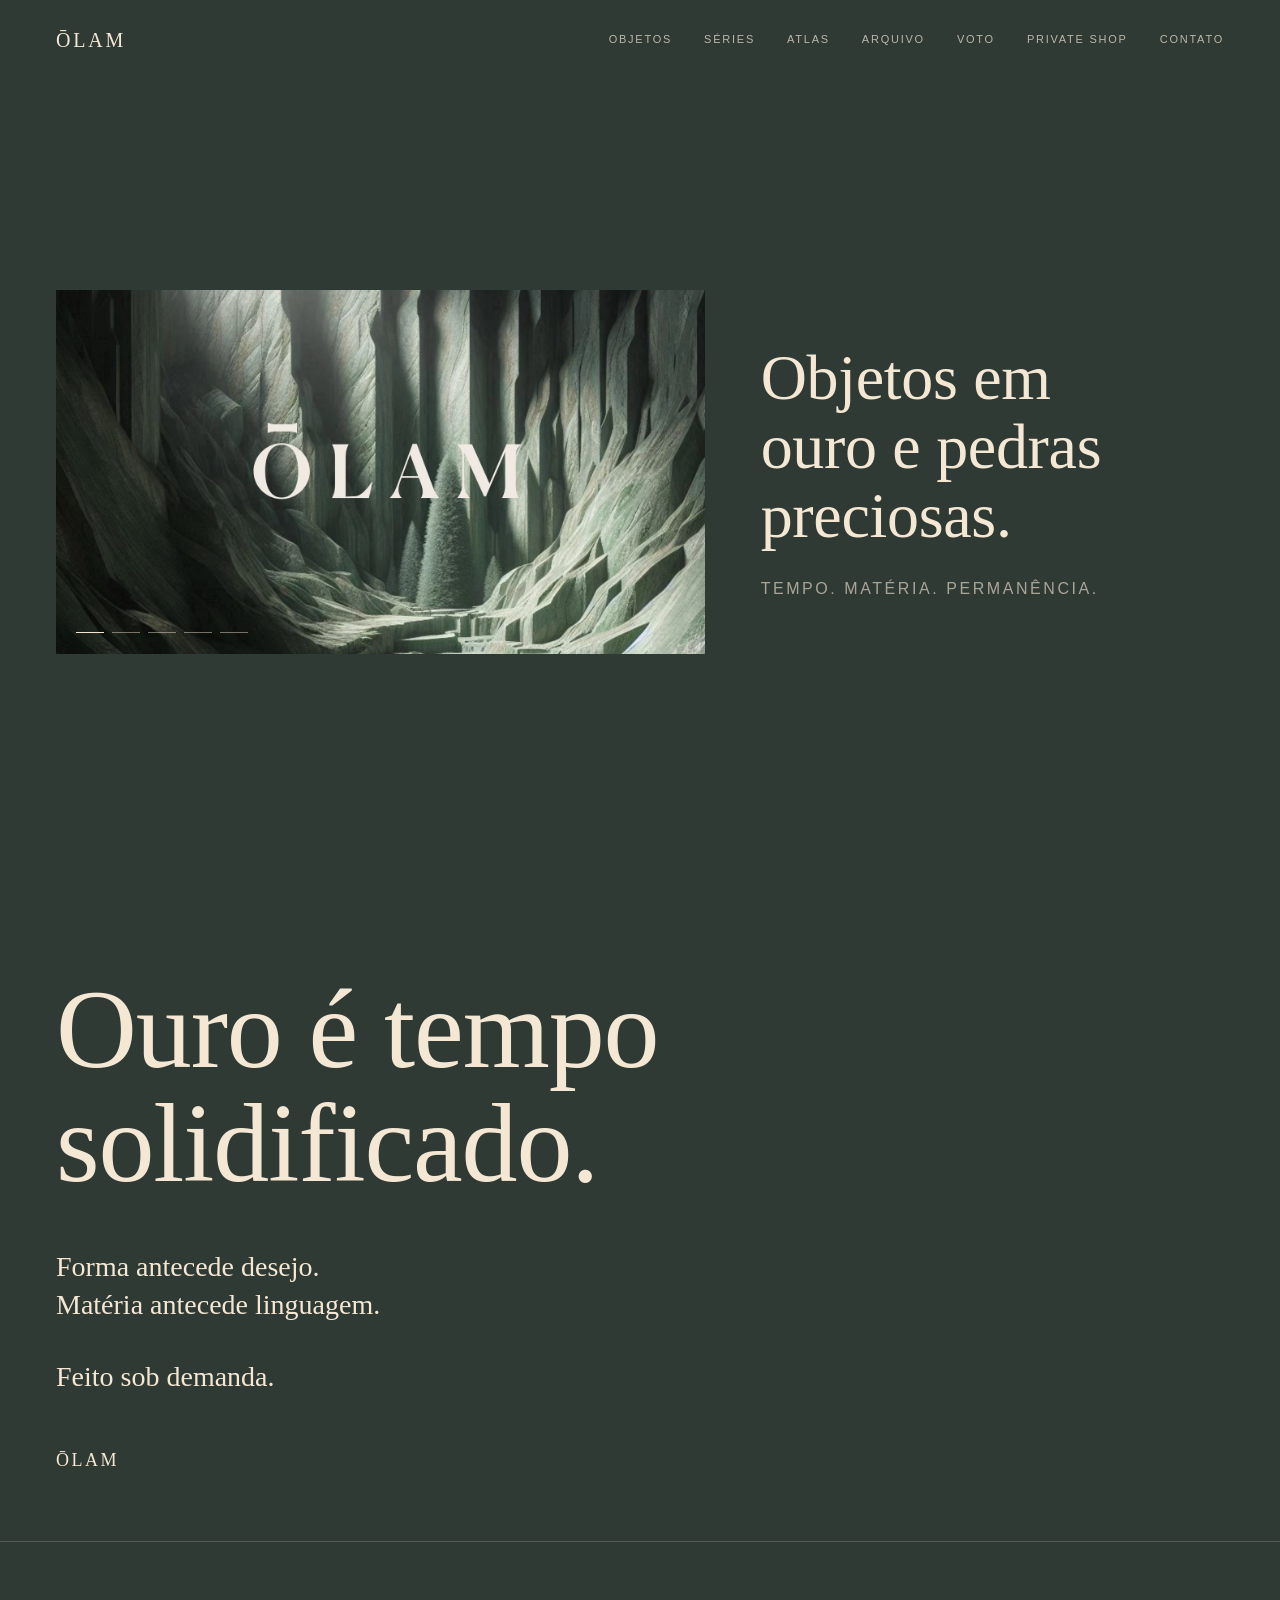
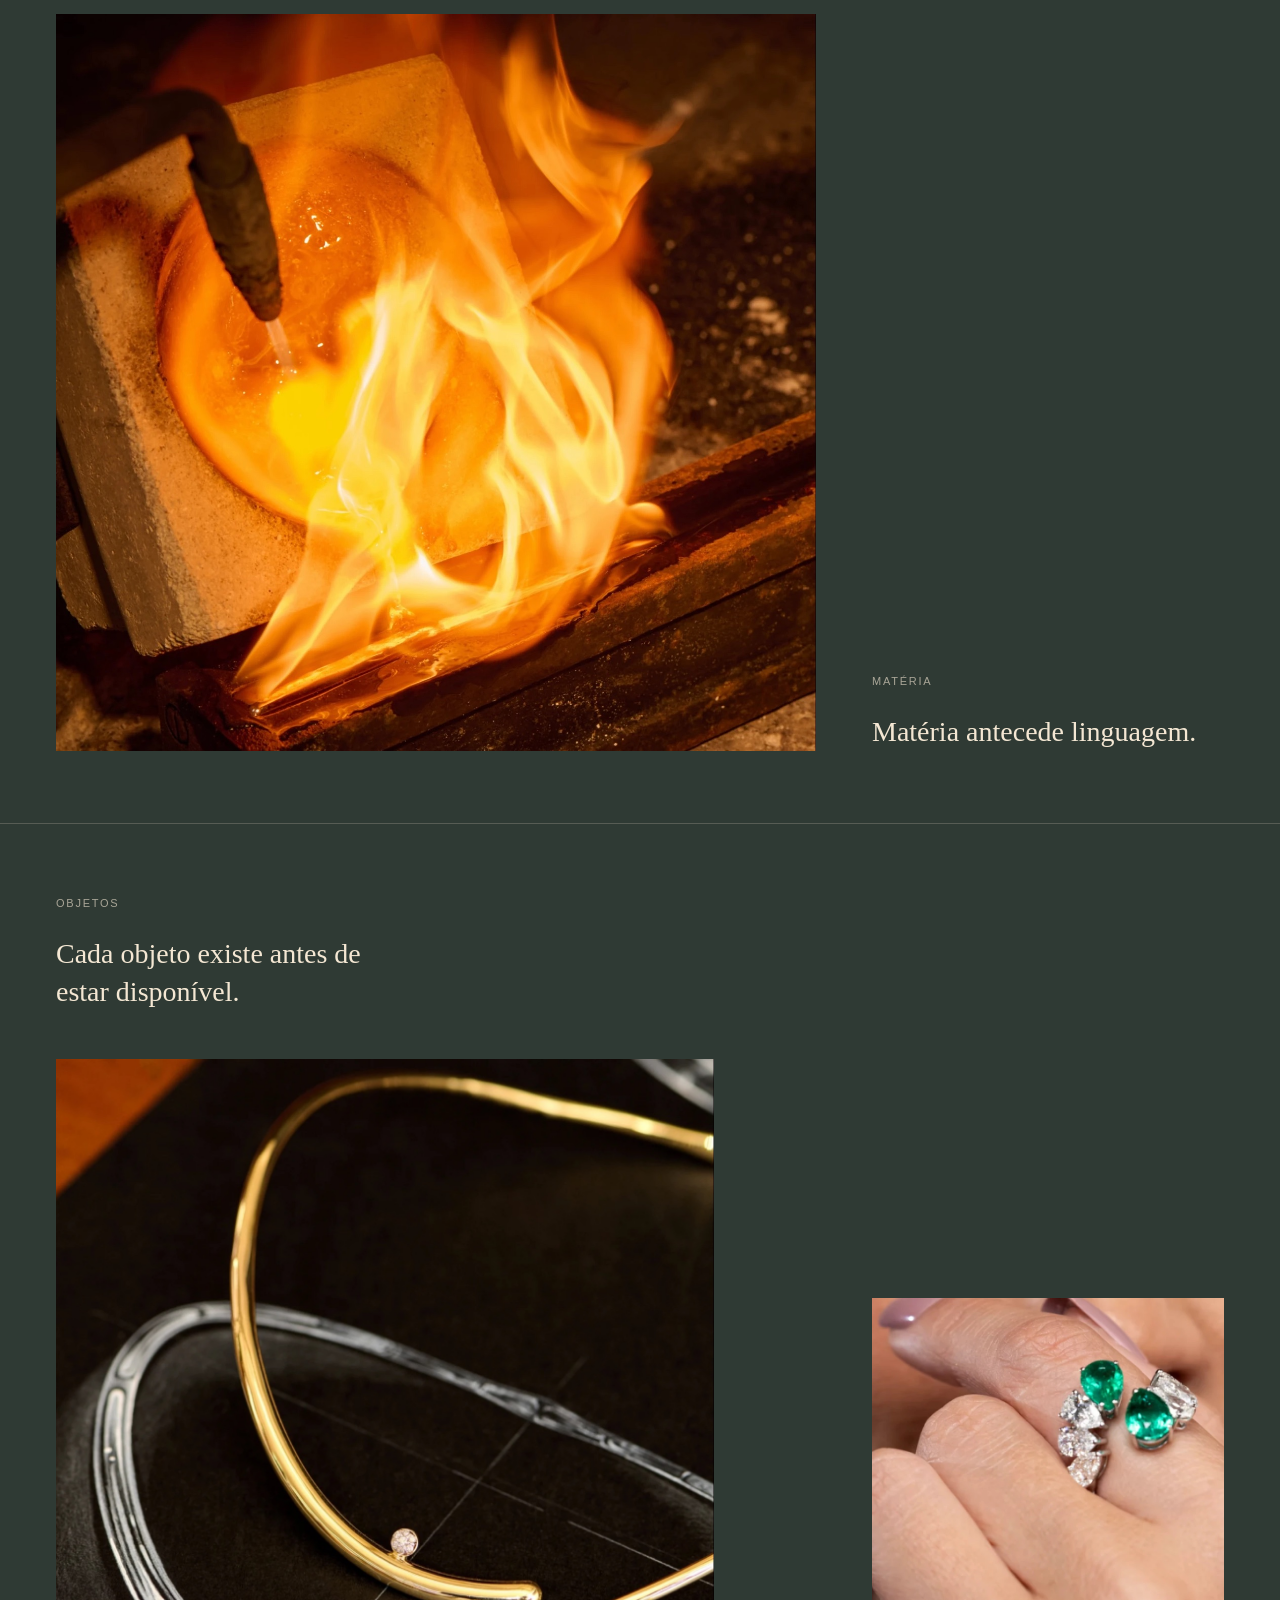
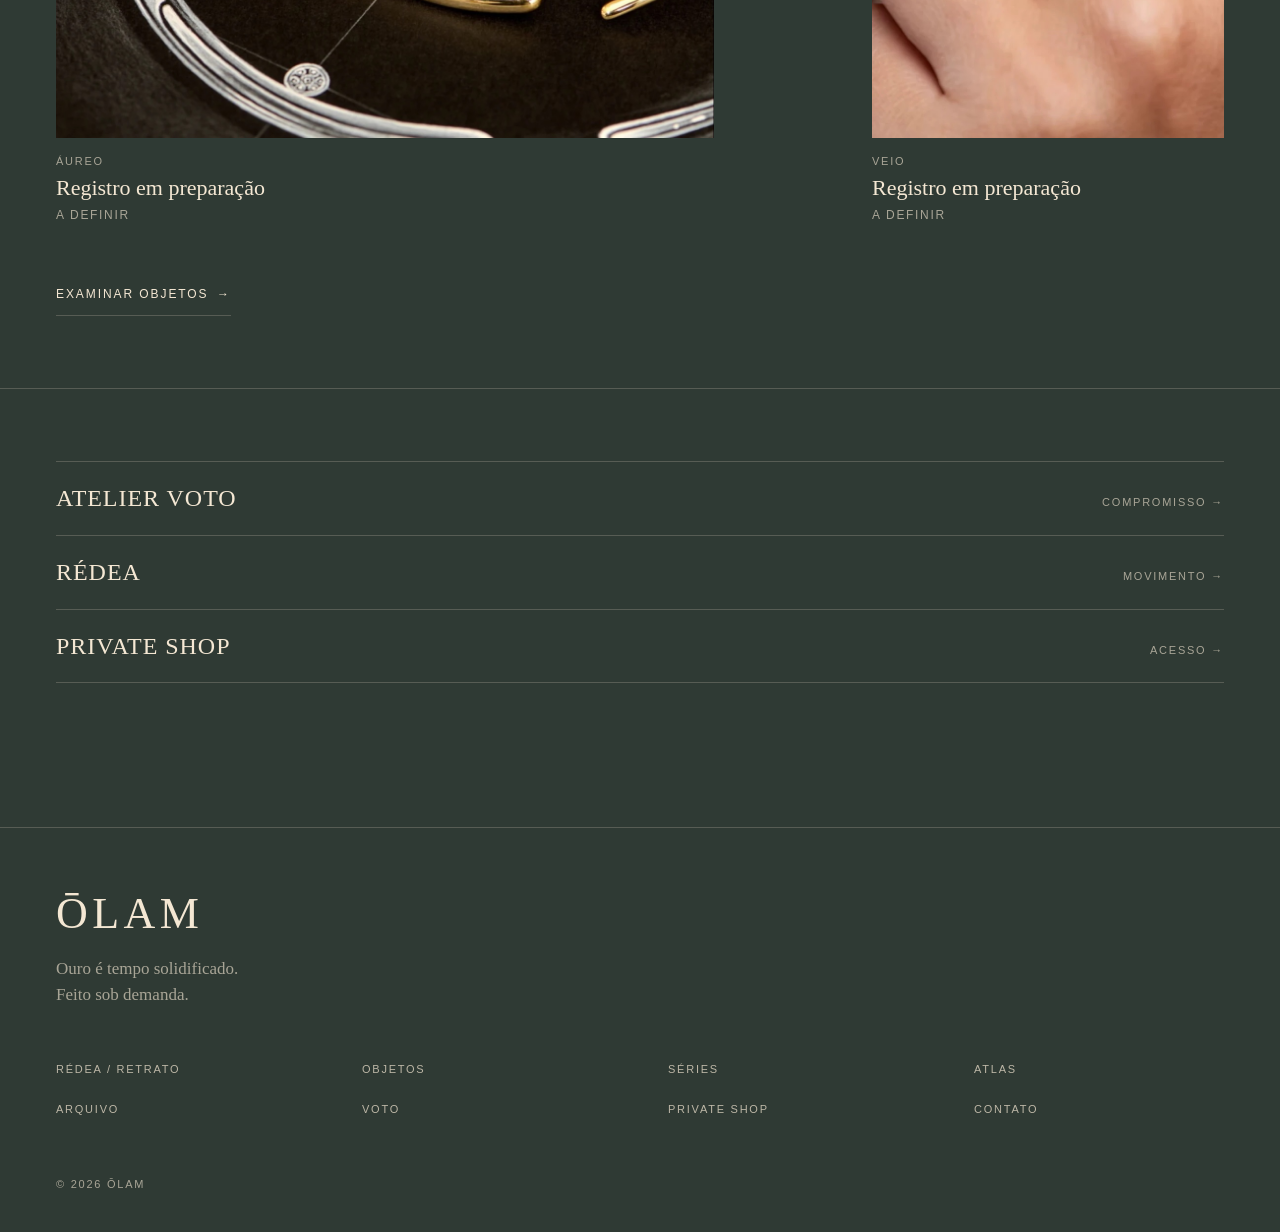
==== commit 171d2e10: "Home: carrossel no hero, frases maiores e centralizadas Remove da Home os blocos de Séries e Atlas M" ====
--- a/index.html
+++ b/index.html
@@ -11,9 +11,20 @@
 </head>
 <body class="">
 <main>
-<section class="wrap hero">
-  <h1 class="lede">Objetos em ouro e pedras preciosas.</h1>
-  <p class="label mute">Tempo. Matéria. Permanência.</p>
+<section class="hero">
+  <div class="carousel" data-carousel role="group" aria-roledescription="carrossel" aria-label="ŌLAM">
+    <div class="slides">
+      <img src="assets/img/hero-1.jpg" alt="ŌLAM." width="1600" height="900" decoding="async" class="on" fetchpriority="high">
+      <img src="assets/img/hero-2.jpg" alt="Eternidade ou mundo. Refere-se ao tempo que não acaba, o passado remoto e o futuro perpétuo." width="1600" height="900" decoding="async" loading="lazy">
+      <img src="assets/img/hero-3.jpg" alt="Objetos de ouro e pedras preciosas, orientada pelo tempo, matéria e permanência." width="1600" height="900" decoding="async" loading="lazy">
+      <img src="assets/img/hero-4.jpg" alt="“O mundo que virá!” Como uma joia de herança, ŌLAM representa continuidade absoluta." width="1600" height="900" decoding="async" loading="lazy">
+      <img src="assets/img/hero-5.jpg" alt="ŌLAM. Feito sob o tempo." width="1600" height="900" decoding="async" loading="lazy">
+    </div>
+  </div>
+  <div class="wrap hero-text">
+    <h1>Objetos em ouro e pedras preciosas.</h1>
+    <p class="label mute">Tempo. Matéria. Permanência.</p>
+  </div>
 </section>
 
 <section class="wrap section manifesto reveal">
@@ -37,33 +48,11 @@
 
 <section class="wrap section stack-l">
   <div class="stack reveal">
-    <h2 class="label mute">Séries</h2>
-    <p class="lede">Capítulos permanentes da casa.</p>
-  </div>
-  <div data-render="series-list" class="reveal"></div>
-</section>
-
-<section class="wrap section stack-l">
-  <div class="stack reveal">
     <h2 class="label mute">Objetos</h2>
     <p class="lede">Cada objeto existe antes de estar disponível.</p>
   </div>
   <div data-render="objetos" data-limit="2"></div>
   <p class="reveal"><a class="cta" href="objetos.html">Examinar objetos</a></p>
-</section>
-
-<section class="wrap section">
-  <div class="cols">
-    <div class="a stack reveal">
-      <h2 class="label mute">Atlas Mineral</h2>
-      <p class="lede">A pedra antecede o objeto. O Atlas registra aquilo que existia antes da joia.</p>
-      <p><a class="cta" href="atlas.html">Conhecer o Atlas</a></p>
-    </div>
-    <figure class="fig bleed b ratio-32 reveal">
-      <img src="assets/img/atlas.jpg" alt="Livro aberto do Atlas Mineral com uma esmeralda bruta sobre a página." width="1600" height="1066" loading="lazy" decoding="async">
-      <figcaption class="label">Estudo de direção visual</figcaption>
-    </figure>
-  </div>
 </section>
 
 <section class="wrap section">
--- a/assets/css/olam.css
+++ b/assets/css/olam.css
@@ -129,14 +129,19 @@
 
 /* ——— Home ——— */
 
-.hero {
-  min-height: 100svh;
-  display: flex; flex-direction: column; justify-content: flex-end;
-  padding-bottom: 56px;
-}
-.hero h1 { font-weight: 300; }
-.hero .lede { margin-top: 36px; }
-.hero .label { margin-top: 20px; }
+.hero { min-height: 100svh; display: flex; flex-direction: column; padding-top: 84px; }
+.hero-text { flex: 1; width: 100%; display: flex; flex-direction: column; justify-content: center; padding-block: 56px; }
+.hero h1 { font: 300 clamp(34px, 9.4vw, 64px)/1.08 var(--serif); letter-spacing: -.005em; max-width: 12ch; text-wrap: balance; }
+.hero .label { margin-top: 28px; font-size: clamp(13px, 3.5vw, 16px); }
+
+/* Carrossel do hero: fade discreto. As imagens trazem texto próprio, por isso nunca são cortadas (16:9 fixo). */
+.carousel { position: relative; aspect-ratio: 16 / 9; background: var(--moss-2); overflow: hidden; touch-action: pan-y; }
+.carousel img { position: absolute; inset: 0; height: 100%; object-fit: cover; opacity: 0; transition: opacity 1.2s ease; }
+.carousel img.on { opacity: 1; }
+.carousel .ticks { position: absolute; left: var(--pad); bottom: 6px; display: flex; gap: 8px; }
+.carousel .ticks button { width: 28px; height: 32px; position: relative; opacity: .45; transition: opacity .3s ease; }
+.carousel .ticks button::after { content: ""; position: absolute; left: 0; right: 0; top: 50%; height: 1px; background: var(--cream); }
+.carousel .ticks button[aria-current] { opacity: 1; }
 
 .manifesto { text-align: left; }
 .manifesto .display { max-width: 12ch; }
@@ -237,7 +242,9 @@
   .hd { padding-block: 30px; }
   .hd nav { display: flex; gap: 32px; }
   .hd .toggle { display: none; }
-  .hero { padding-bottom: 72px; }
+  .hero { display: grid; grid-template-columns: 7fr 5fr; align-items: center; gap: var(--pad); padding: 84px var(--pad) 40px; max-width: 1440px; margin-inline: auto; }
+  .hero-text { padding: 0; }
+  .carousel .ticks { left: 20px; }
   .object-layout { display: grid; grid-template-columns: repeat(12, 1fr); gap: 0 var(--pad); }
   .object-layout > .object-hero { grid-column: 1 / span 7; position: sticky; top: 0; align-self: start; }
   .object-layout > .object-body { grid-column: 8 / span 5; padding-top: 140px; }
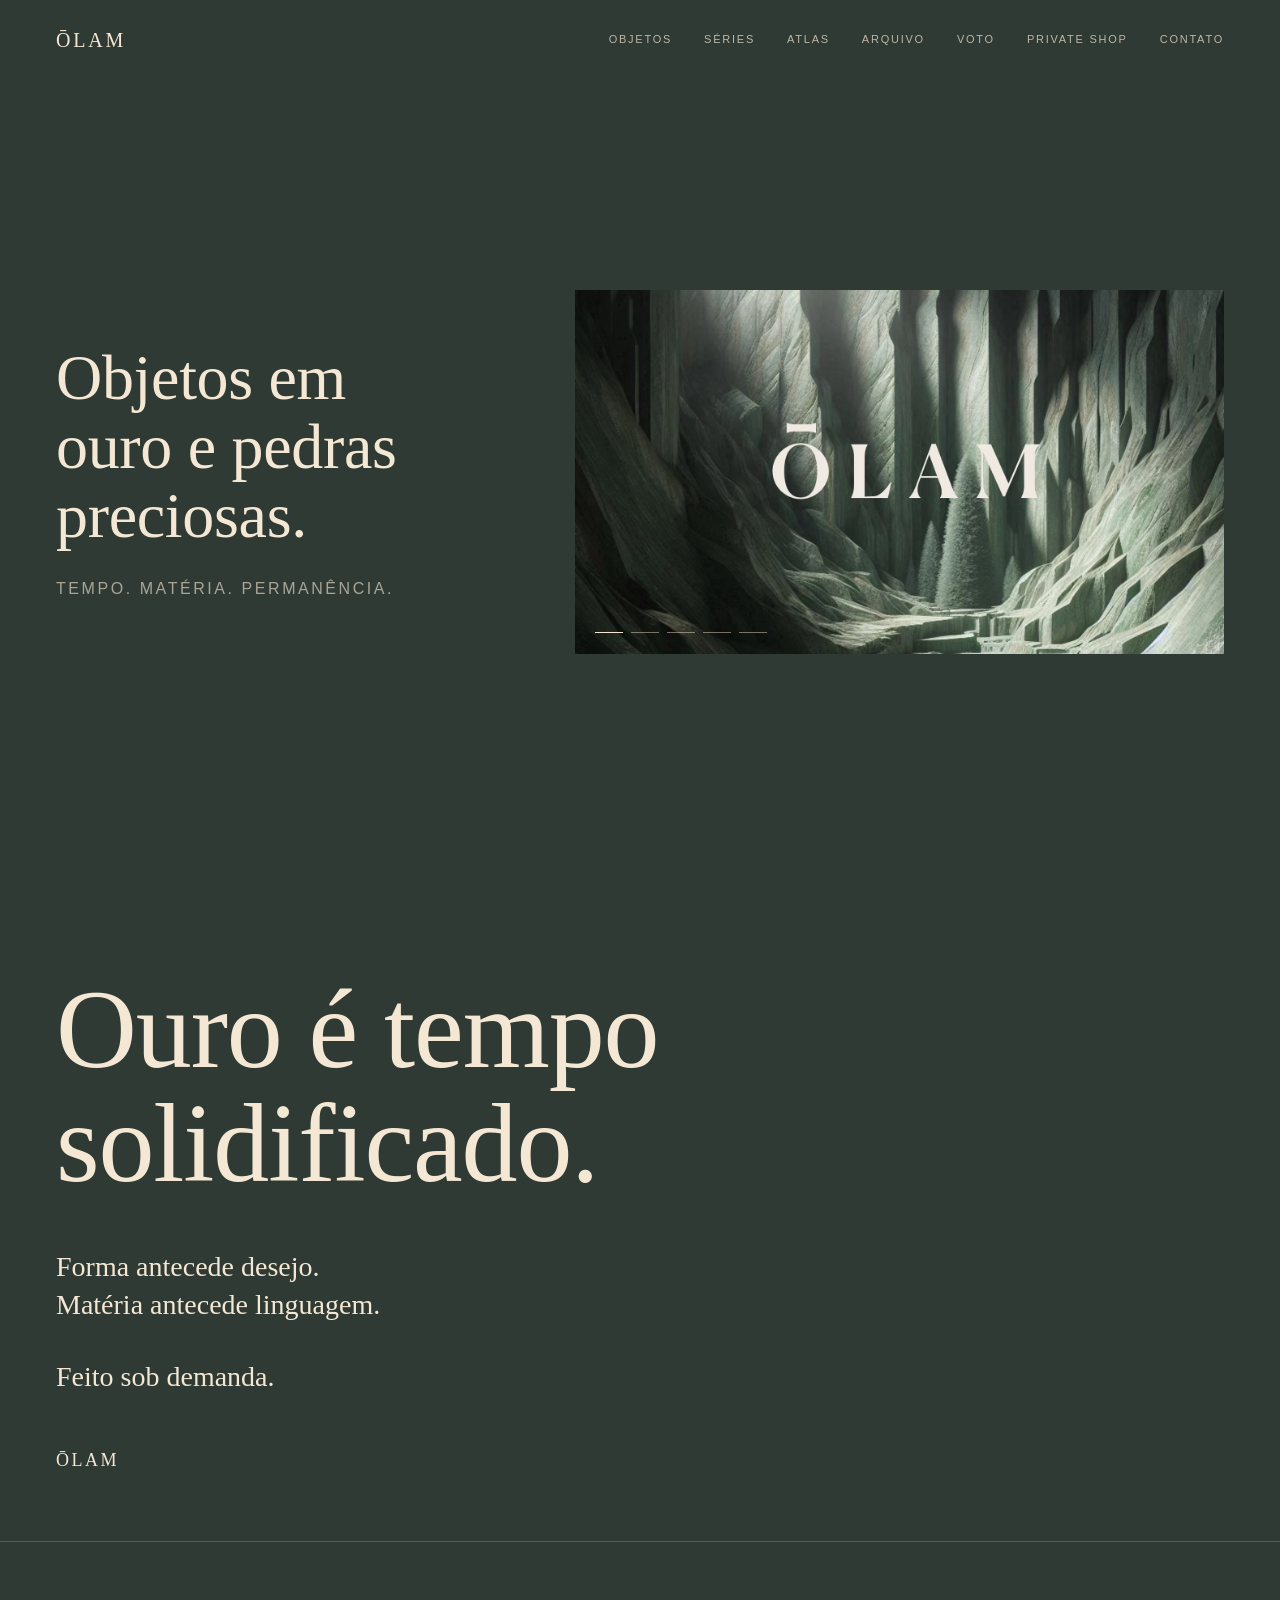
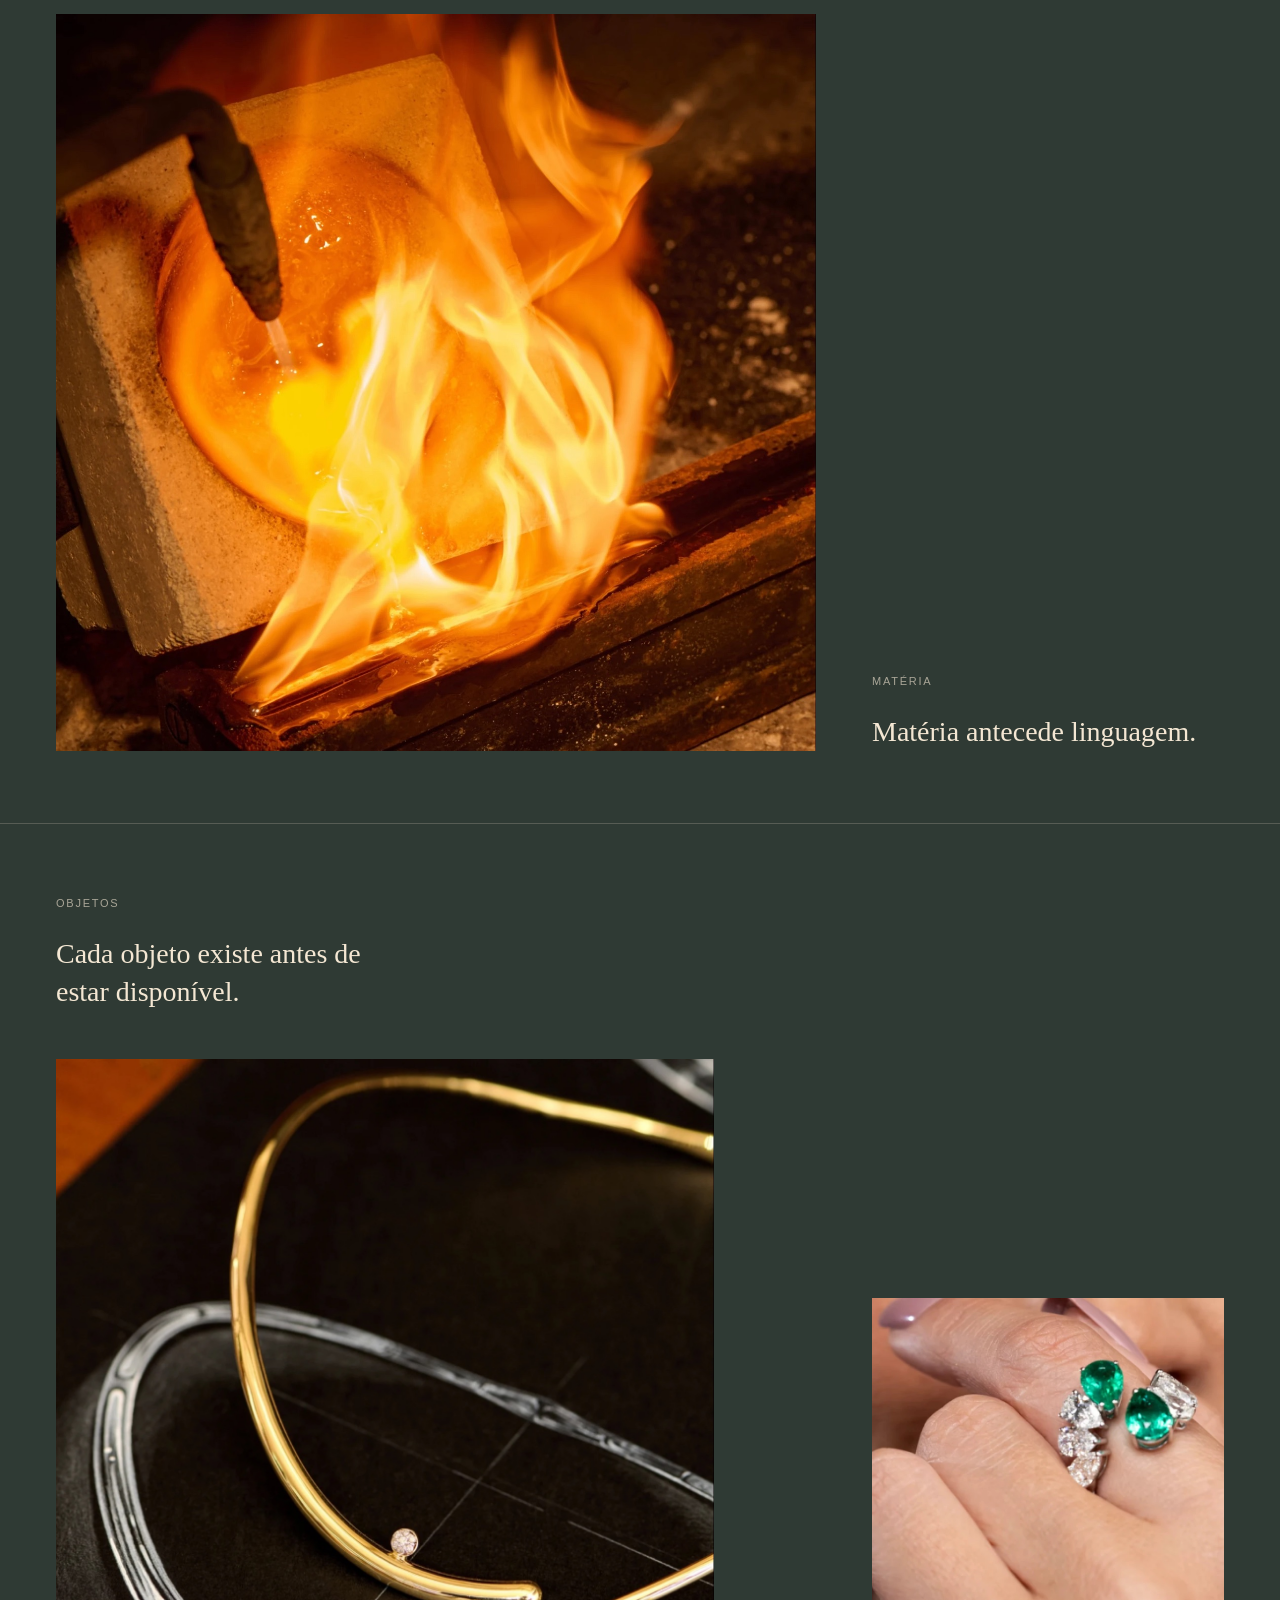
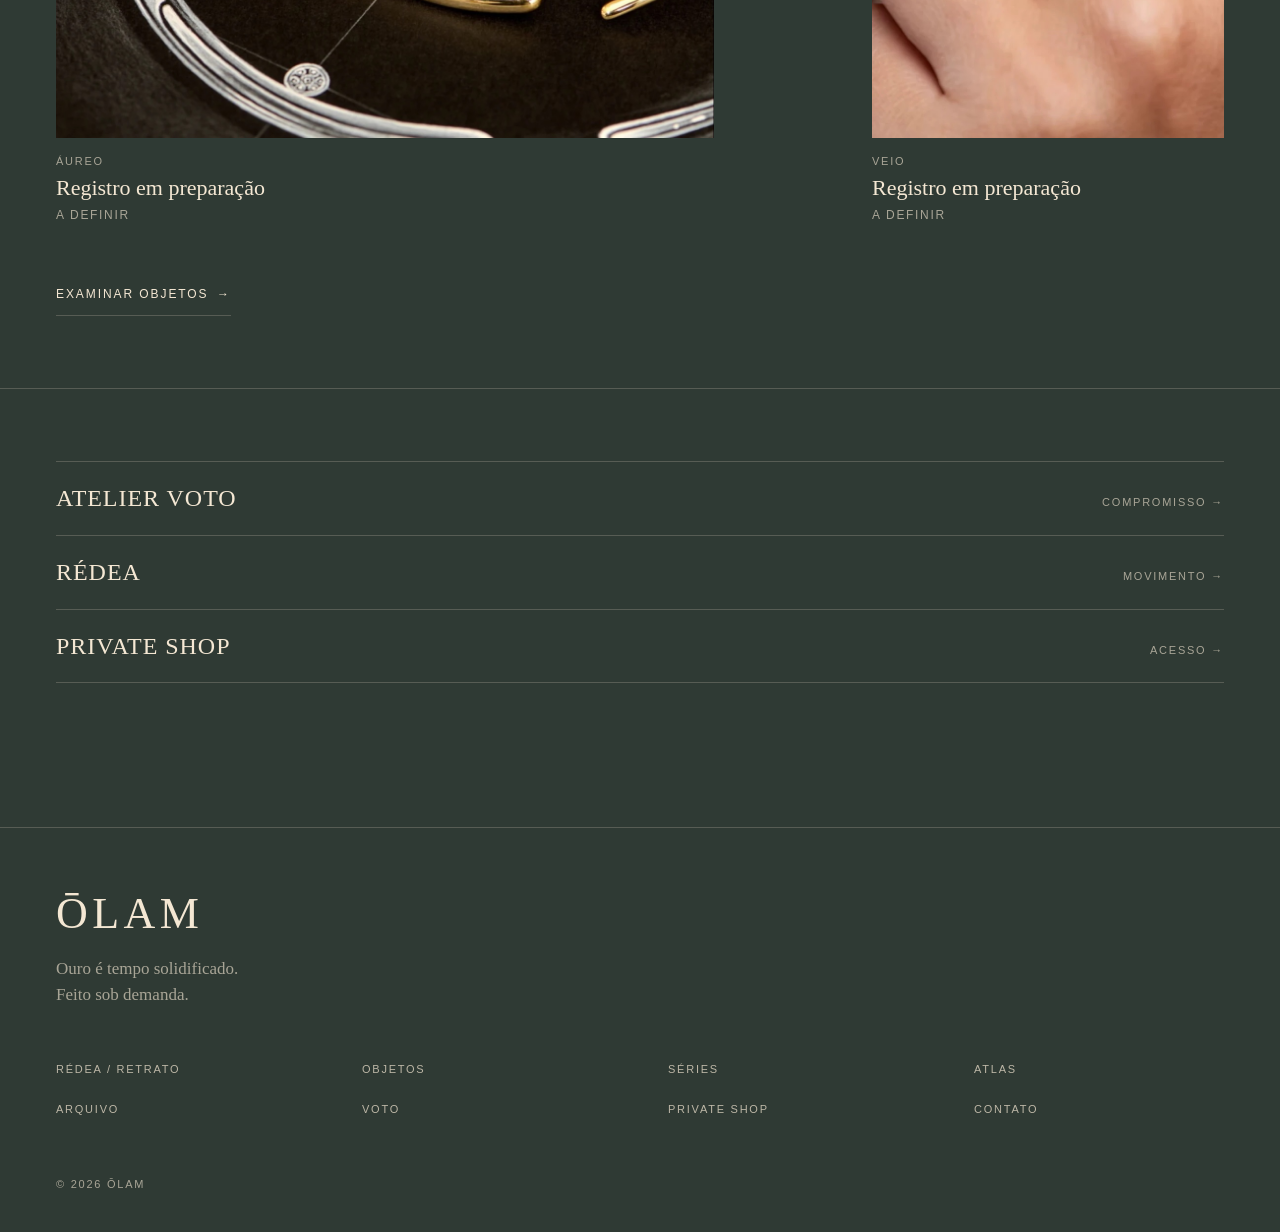
==== commit 9d0d6af9: "Home: frases antes do carrossel e terceira imagem corrigida Co-Authored-By: Claude Opus 5.5 <noreply" ====
--- a/index.html
+++ b/index.html
@@ -12,18 +12,18 @@
 <body class="">
 <main>
 <section class="hero">
+  <div class="wrap hero-text">
+    <h1>Objetos em ouro e pedras preciosas.</h1>
+    <p class="label mute">Tempo. Matéria. Permanência.</p>
+  </div>
   <div class="carousel" data-carousel role="group" aria-roledescription="carrossel" aria-label="ŌLAM">
     <div class="slides">
       <img src="assets/img/hero-1.jpg" alt="ŌLAM." width="1600" height="900" decoding="async" class="on" fetchpriority="high">
       <img src="assets/img/hero-2.jpg" alt="Eternidade ou mundo. Refere-se ao tempo que não acaba, o passado remoto e o futuro perpétuo." width="1600" height="900" decoding="async" loading="lazy">
-      <img src="assets/img/hero-3.jpg" alt="Objetos de ouro e pedras preciosas, orientada pelo tempo, matéria e permanência." width="1600" height="900" decoding="async" loading="lazy">
+      <img src="assets/img/hero-3.jpg" alt="Objetos de ouro e pedras preciosas, orientados por tempo, matéria e permanência." width="1600" height="900" decoding="async" loading="lazy">
       <img src="assets/img/hero-4.jpg" alt="“O mundo que virá!” Como uma joia de herança, ŌLAM representa continuidade absoluta." width="1600" height="900" decoding="async" loading="lazy">
       <img src="assets/img/hero-5.jpg" alt="ŌLAM. Feito sob o tempo." width="1600" height="900" decoding="async" loading="lazy">
     </div>
-  </div>
-  <div class="wrap hero-text">
-    <h1>Objetos em ouro e pedras preciosas.</h1>
-    <p class="label mute">Tempo. Matéria. Permanência.</p>
   </div>
 </section>
 
--- a/assets/css/olam.css
+++ b/assets/css/olam.css
@@ -242,7 +242,7 @@
   .hd { padding-block: 30px; }
   .hd nav { display: flex; gap: 32px; }
   .hd .toggle { display: none; }
-  .hero { display: grid; grid-template-columns: 7fr 5fr; align-items: center; gap: var(--pad); padding: 84px var(--pad) 40px; max-width: 1440px; margin-inline: auto; }
+  .hero { display: grid; grid-template-columns: 5fr 7fr; align-items: center; gap: var(--pad); padding: 84px var(--pad) 40px; max-width: 1440px; margin-inline: auto; }
   .hero-text { padding: 0; }
   .carousel .ticks { left: 20px; }
   .object-layout { display: grid; grid-template-columns: repeat(12, 1fr); gap: 0 var(--pad); }
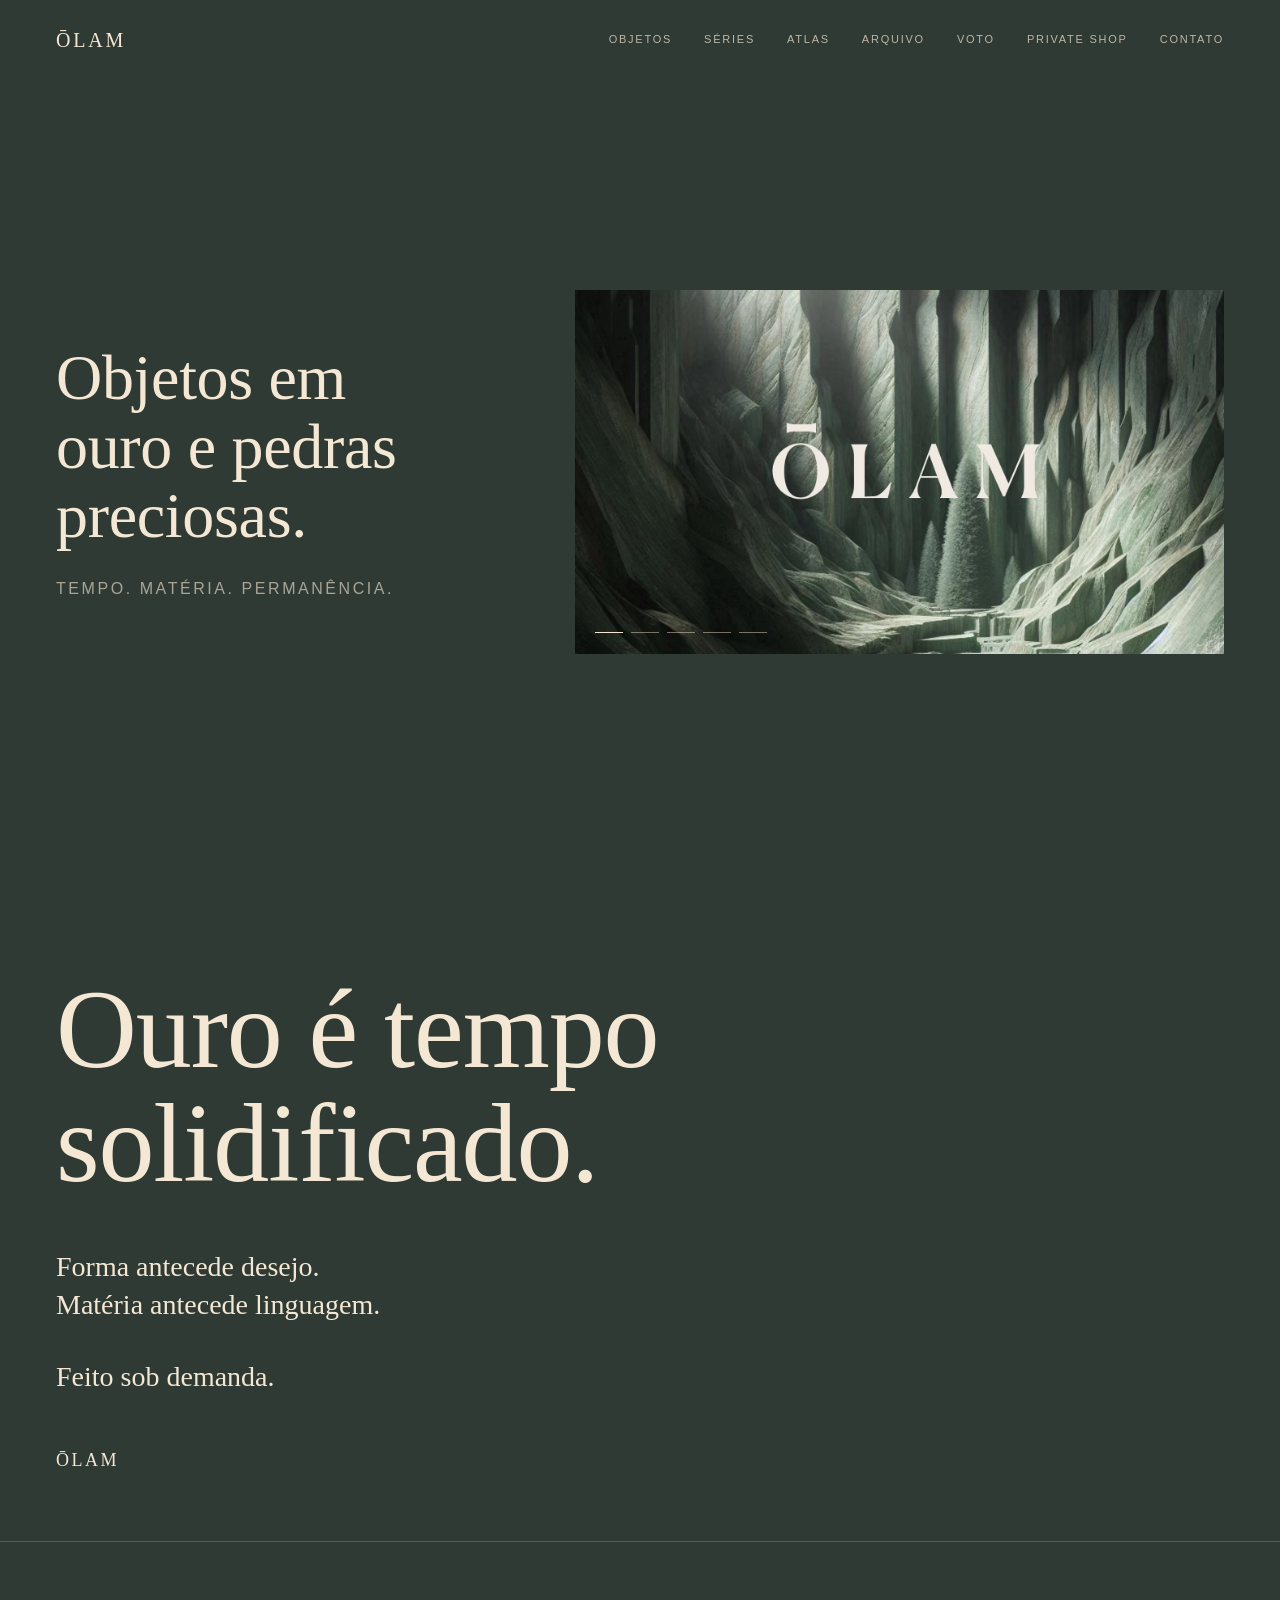
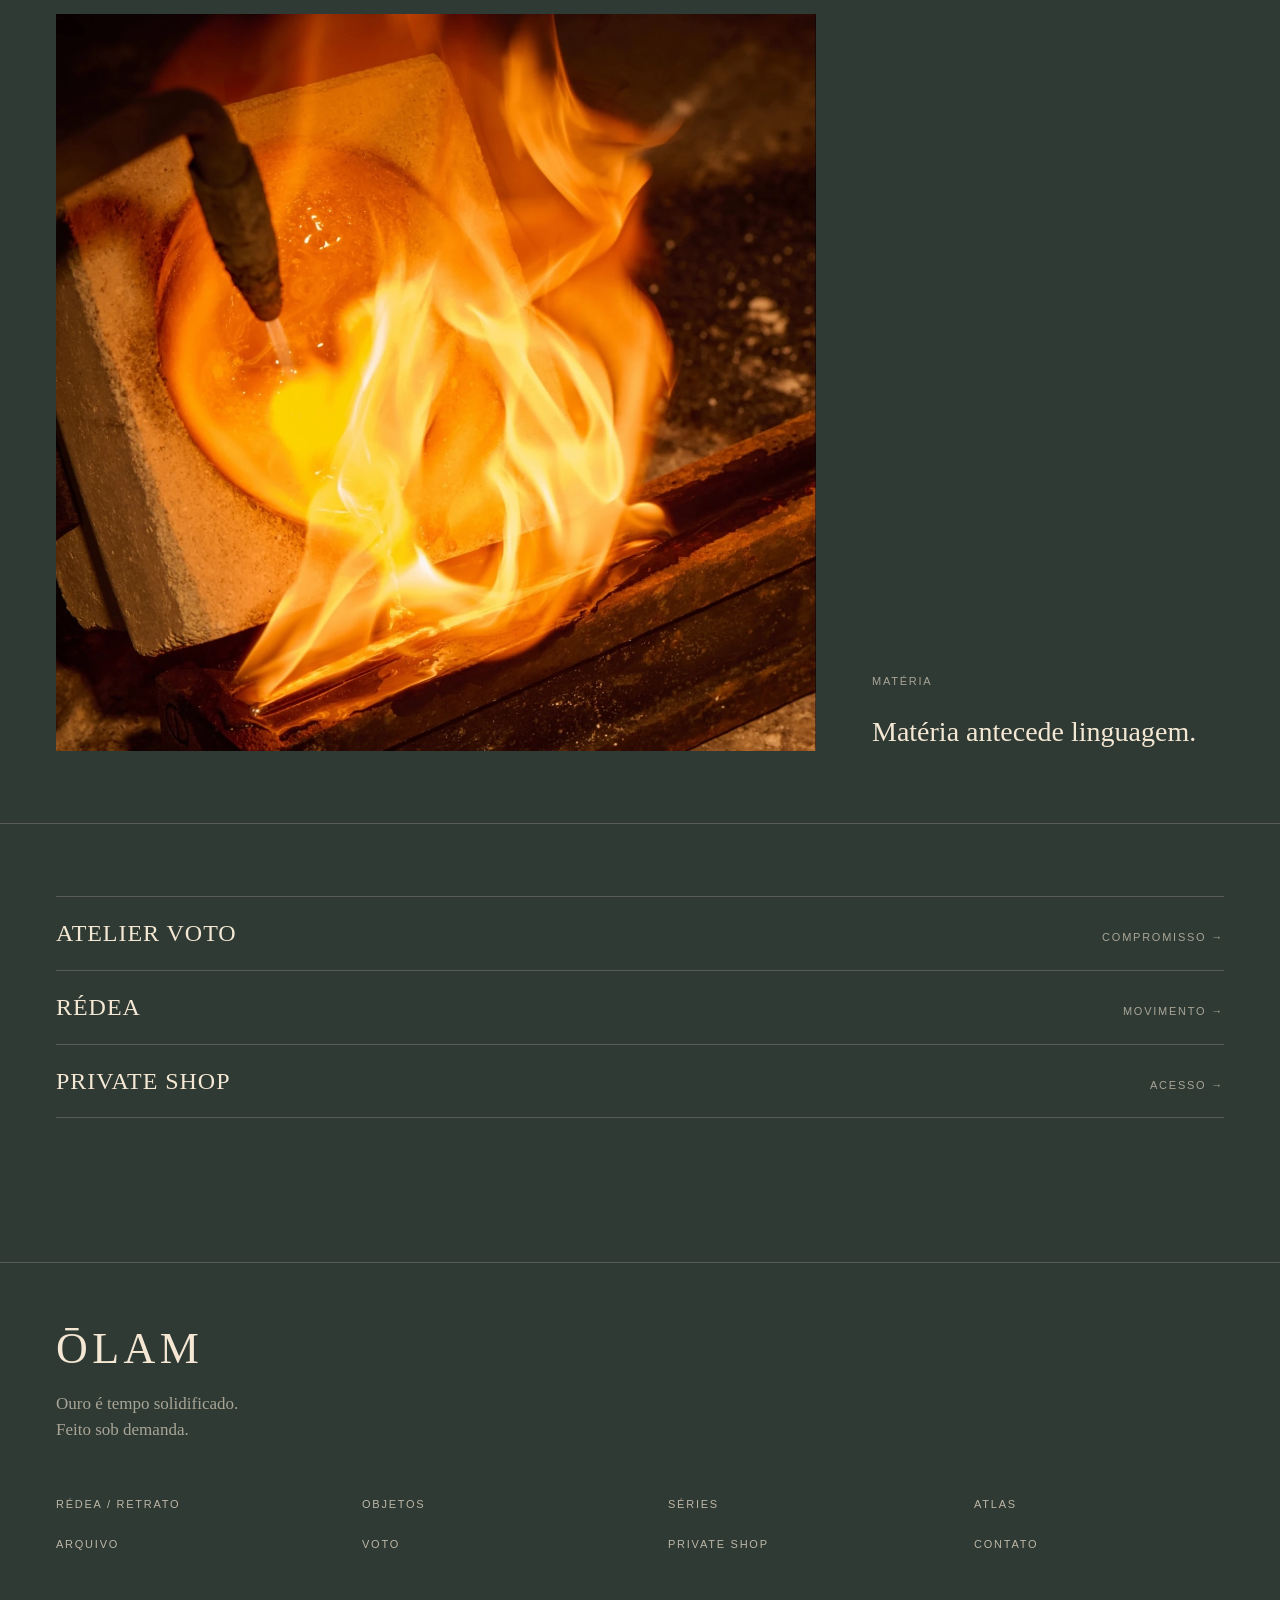
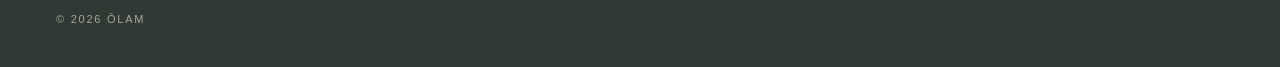
==== commit 40e6b303: "Home: remove a seção Objetos Co-Authored-By: Claude Opus 5.5 <noreply@anthropic.com>" ====
--- a/index.html
+++ b/index.html
@@ -46,15 +46,6 @@
   </div>
 </section>
 
-<section class="wrap section stack-l">
-  <div class="stack reveal">
-    <h2 class="label mute">Objetos</h2>
-    <p class="lede">Cada objeto existe antes de estar disponível.</p>
-  </div>
-  <div data-render="objetos" data-limit="2"></div>
-  <p class="reveal"><a class="cta" href="objetos.html">Examinar objetos</a></p>
-</section>
-
 <section class="wrap section">
   <ul class="doors reveal">
     <li><a href="voto.html"><span class="n">ATELIER VOTO</span><span class="label mute">Compromisso →</span></a></li>
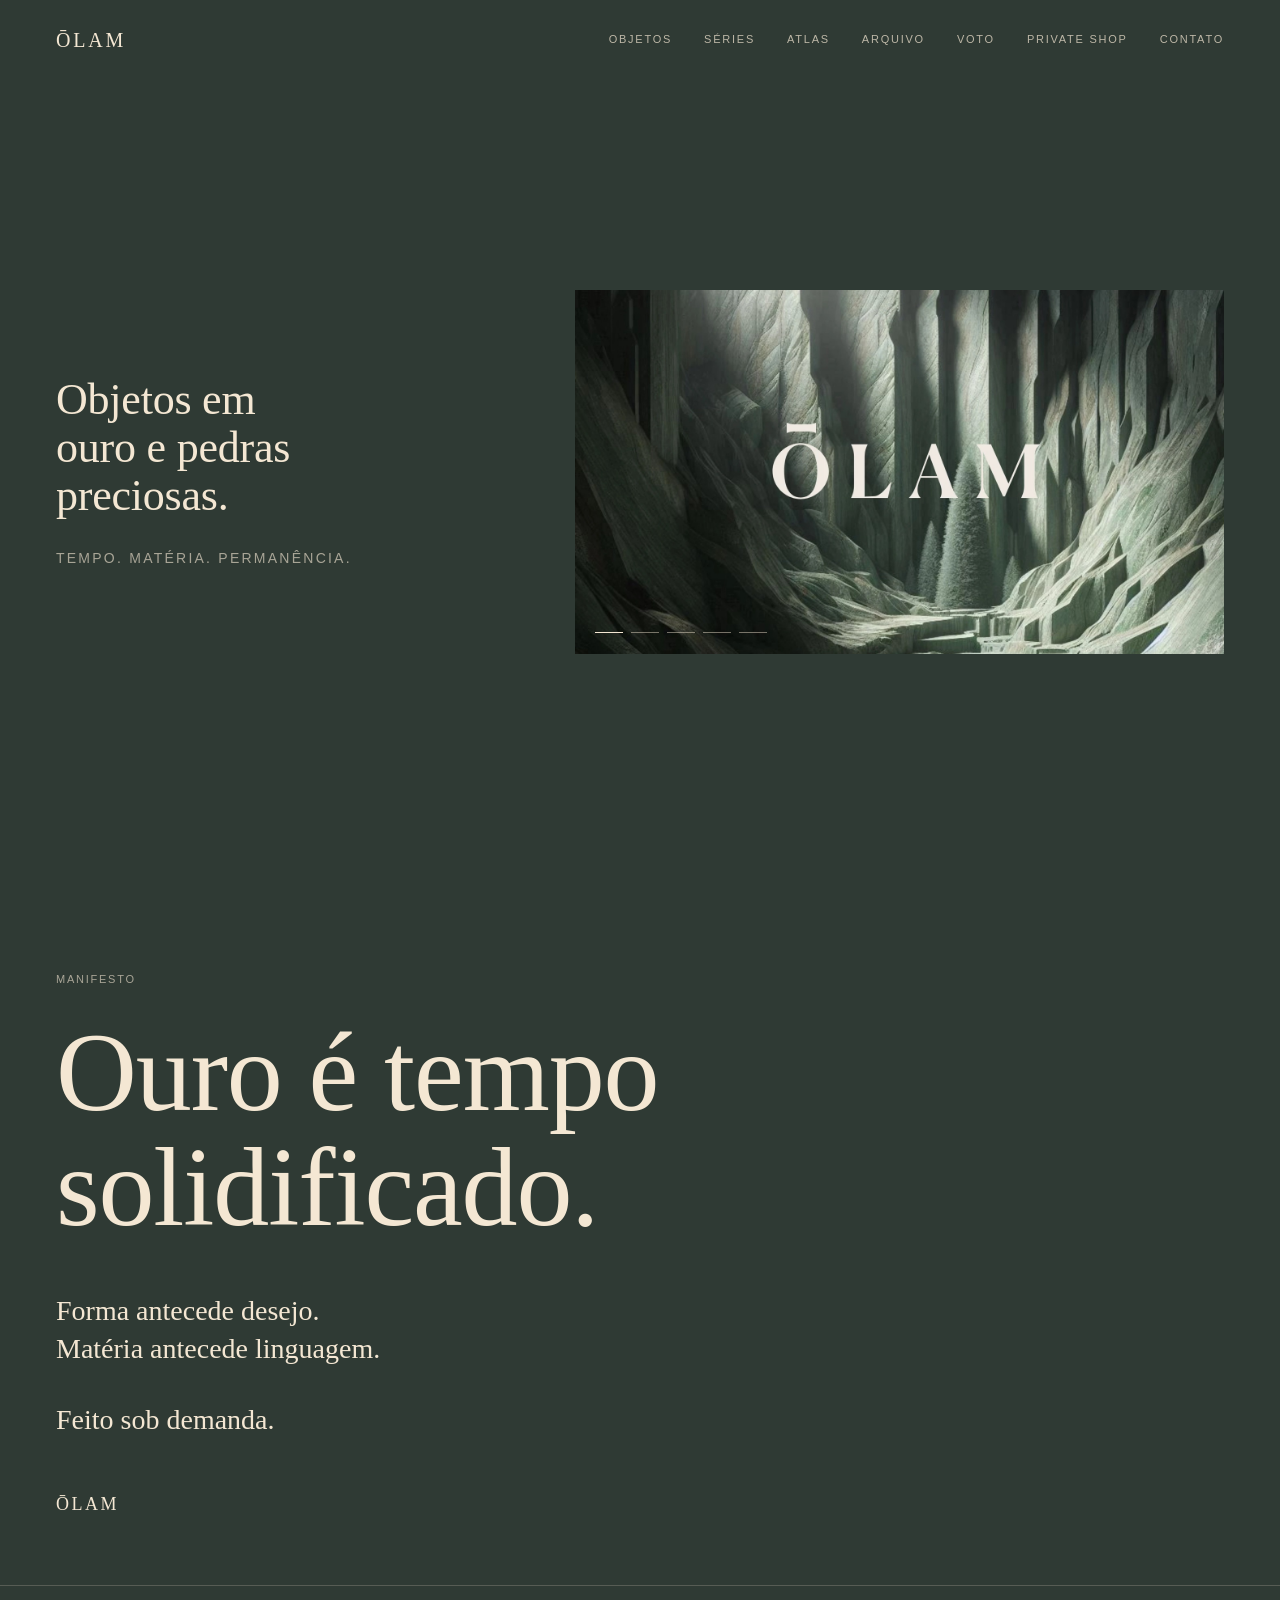
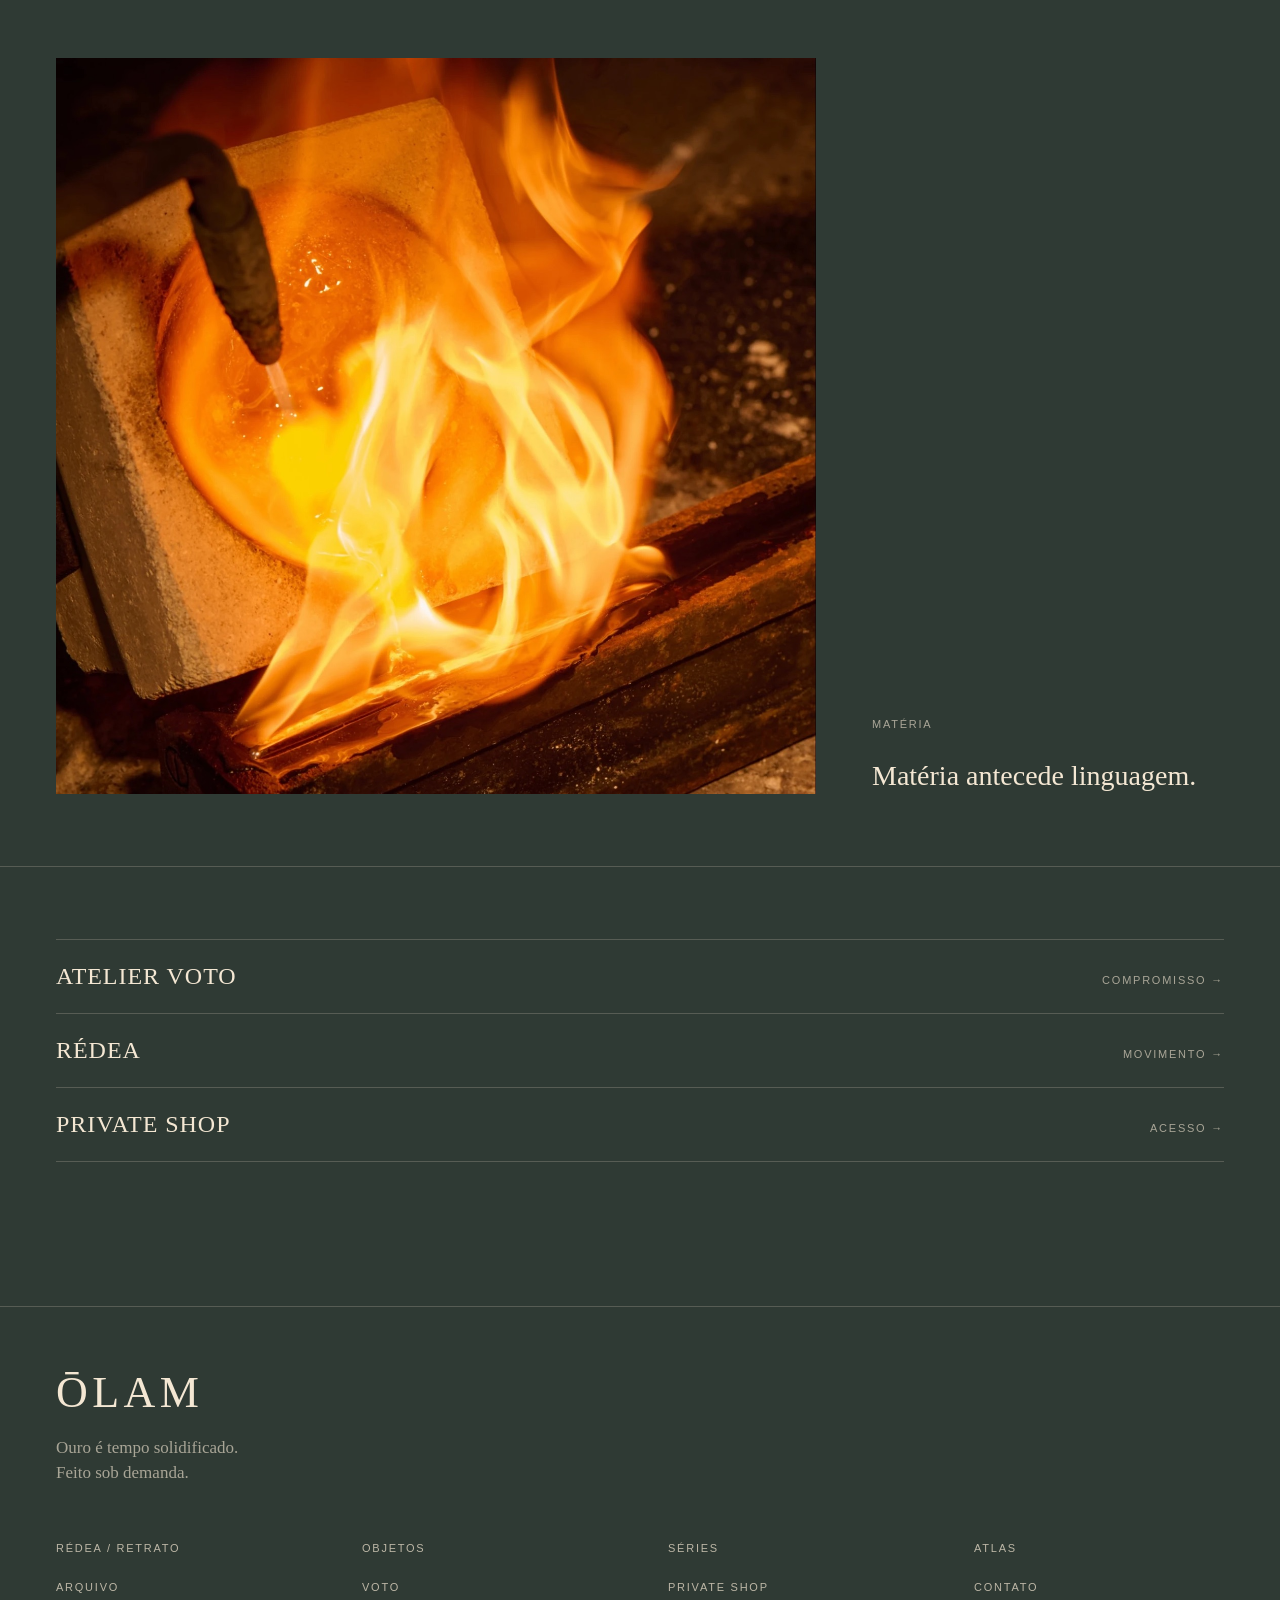
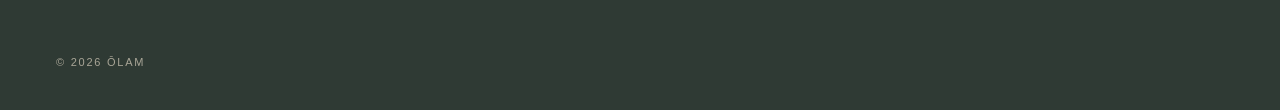
==== commit 18cdbe94: "Home: rótulo Manifesto na seção do manifesto Co-Authored-By: Claude Opus 5.5 <noreply@anthropic.com>" ====
--- a/index.html
+++ b/index.html
@@ -28,6 +28,7 @@
 </section>
 
 <section class="wrap section manifesto reveal">
+  <h2 class="label mute">Manifesto</h2>
   <p class="display">Ouro é tempo solidificado.</p>
   <p class="lede">Forma antecede desejo.<br>Matéria antecede linguagem.</p>
   <p class="lede" style="margin-top:1.2em">Feito sob demanda.</p>
--- a/assets/css/olam.css
+++ b/assets/css/olam.css
@@ -131,11 +131,11 @@
 
 .hero { min-height: 100svh; display: flex; flex-direction: column; padding-top: 84px; }
 .hero-text { flex: 1; width: 100%; display: flex; flex-direction: column; justify-content: center; padding-block: 56px; }
-.hero h1 { font: 300 clamp(34px, 9.4vw, 64px)/1.08 var(--serif); letter-spacing: -.005em; max-width: 12ch; text-wrap: balance; }
-.hero .label { margin-top: 28px; font-size: clamp(13px, 3.5vw, 16px); }
+.hero h1 { font: 300 clamp(34px, 9.4vw, 44px)/1.1 var(--serif); letter-spacing: -.005em; max-width: 13ch; text-wrap: balance; }
+.hero .label { margin-top: 28px; font-size: clamp(13px, 3.5vw, 14px); }
 
 /* Carrossel do hero: fade discreto. As imagens trazem texto próprio, por isso nunca são cortadas (16:9 fixo). */
-.carousel { position: relative; aspect-ratio: 16 / 9; background: var(--moss-2); overflow: hidden; touch-action: pan-y; }
+.carousel { position: relative; flex: none; width: 100%; aspect-ratio: 16 / 9; background: var(--moss-2); overflow: hidden; touch-action: pan-y; }
 .carousel img { position: absolute; inset: 0; height: 100%; object-fit: cover; opacity: 0; transition: opacity 1.2s ease; }
 .carousel img.on { opacity: 1; }
 .carousel .ticks { position: absolute; left: var(--pad); bottom: 6px; display: flex; gap: 8px; }
@@ -145,6 +145,7 @@
 
 .manifesto { text-align: left; }
 .manifesto .display { max-width: 12ch; }
+.manifesto > .label + .display { margin-top: 28px; }
 .manifesto .lede { margin-top: 48px; }
 .manifesto.serie .title { margin-top: 28px; max-width: 16ch; }
 .manifesto.serie .lede { margin-top: 1.5em; max-width: none; }
@@ -218,6 +219,9 @@
 
 @media (min-width: 768px) {
   :root { --pad: 40px; }
+  .hero { display: grid; grid-template-columns: 5fr 7fr; align-items: center; gap: var(--pad); padding: 84px var(--pad) 40px; max-width: 1440px; margin-inline: auto; }
+  .hero-text { padding: 0; }
+  .carousel .ticks { left: 20px; }
   .cols { grid-template-columns: repeat(12, 1fr); }
   .cols > .a { grid-column: 1 / span 5; }
   .cols > .b { grid-column: 7 / span 6; }
@@ -242,9 +246,6 @@
   .hd { padding-block: 30px; }
   .hd nav { display: flex; gap: 32px; }
   .hd .toggle { display: none; }
-  .hero { display: grid; grid-template-columns: 5fr 7fr; align-items: center; gap: var(--pad); padding: 84px var(--pad) 40px; max-width: 1440px; margin-inline: auto; }
-  .hero-text { padding: 0; }
-  .carousel .ticks { left: 20px; }
   .object-layout { display: grid; grid-template-columns: repeat(12, 1fr); gap: 0 var(--pad); }
   .object-layout > .object-hero { grid-column: 1 / span 7; position: sticky; top: 0; align-self: start; }
   .object-layout > .object-body { grid-column: 8 / span 5; padding-top: 140px; }
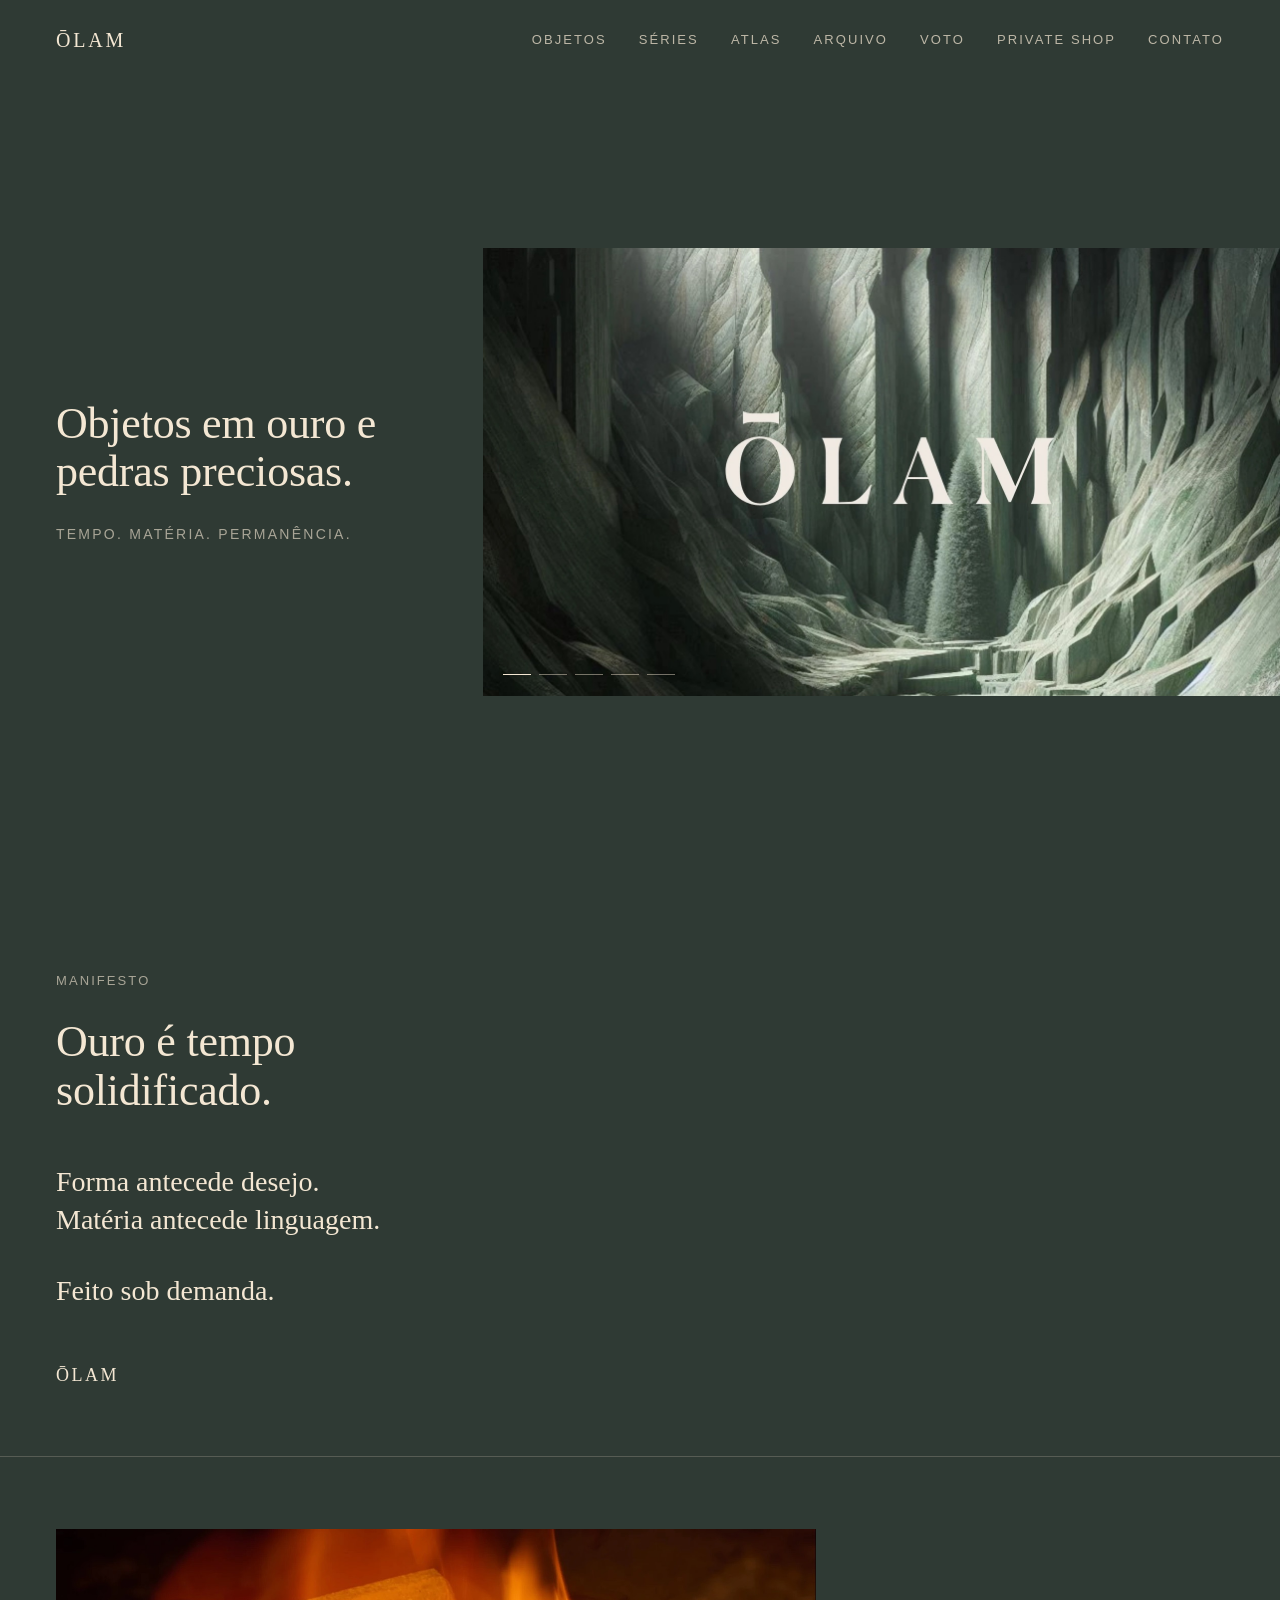
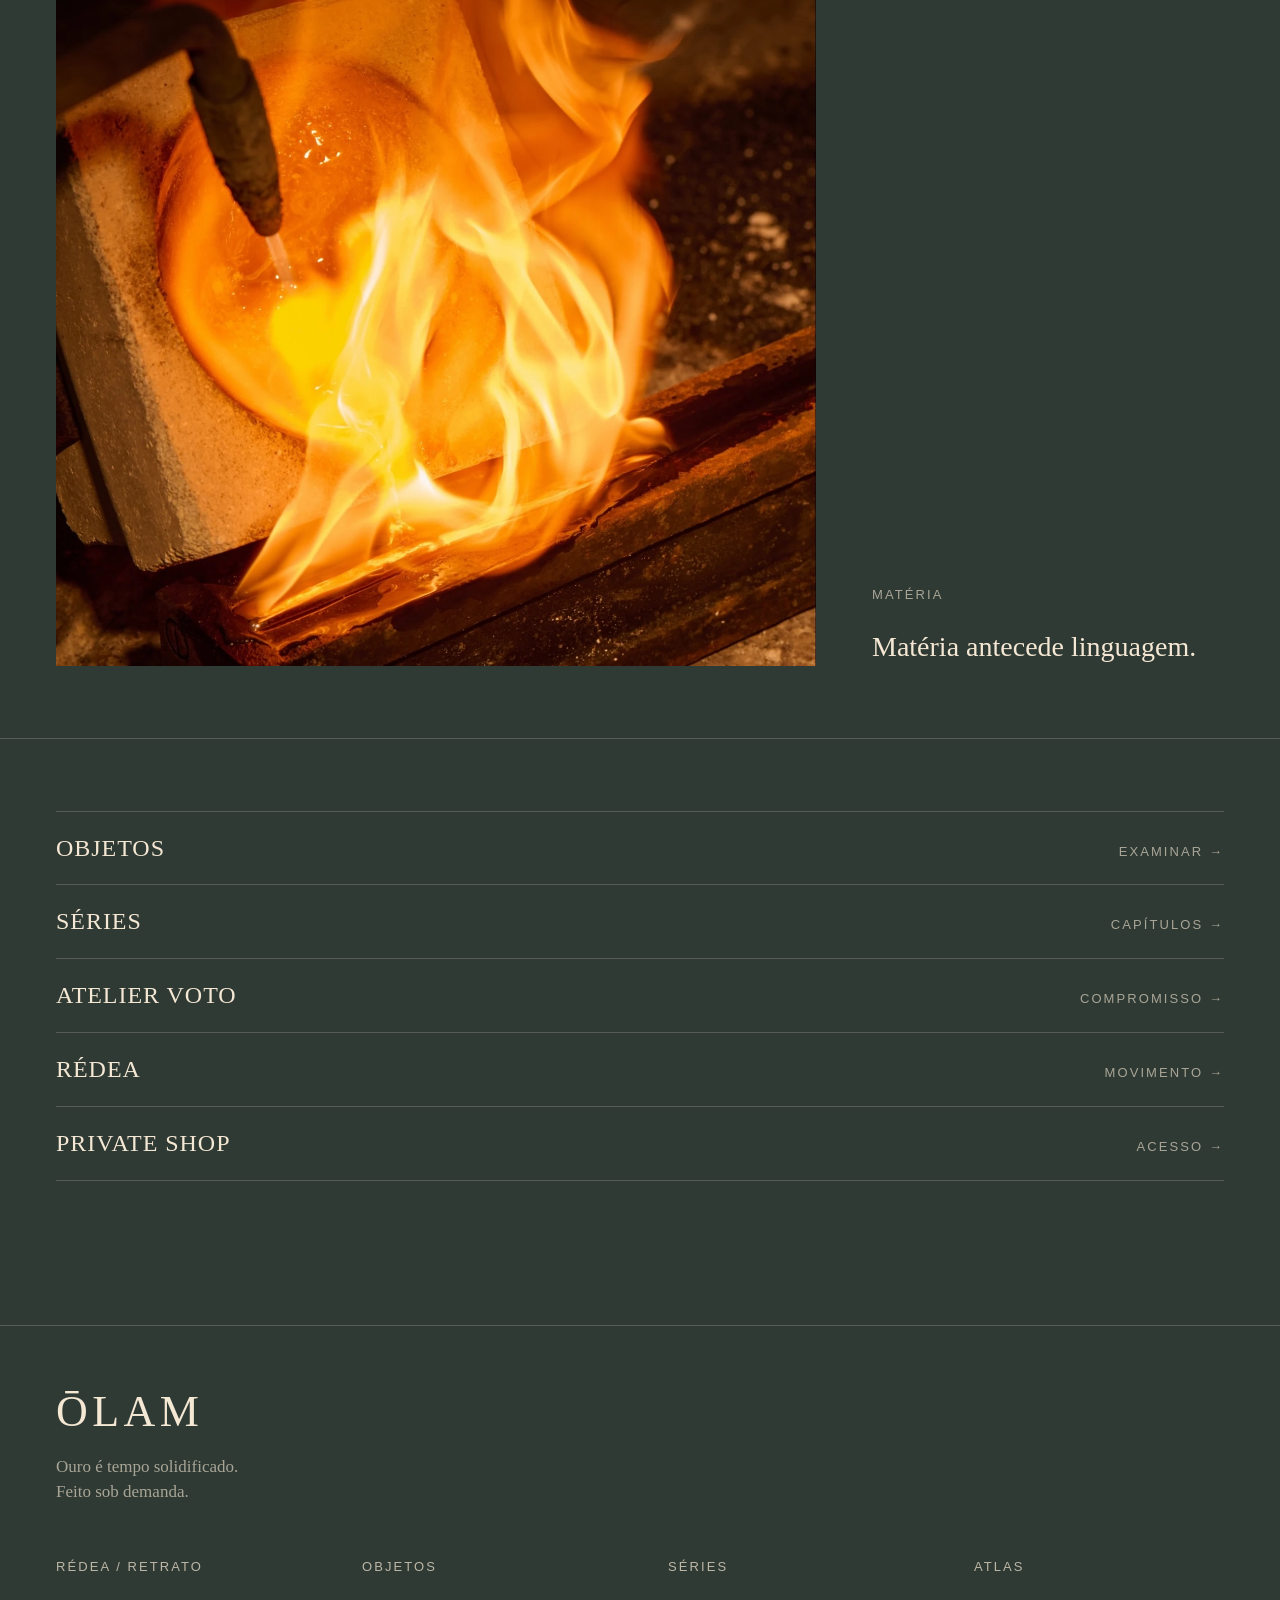
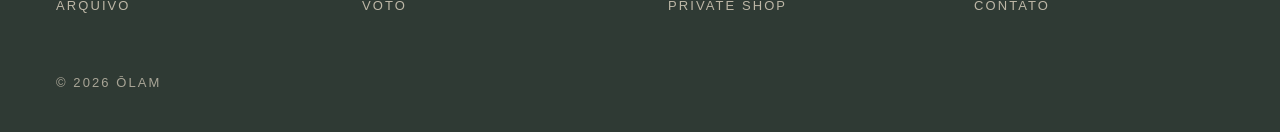
==== commit b0d825e2: "Ajustes da revisão de design - Home: portas para Objetos e Séries - Rótulos, menu, CTAs e rodapé de " ====
--- a/index.html
+++ b/index.html
@@ -49,6 +49,8 @@
 
 <section class="wrap section">
   <ul class="doors reveal">
+    <li><a href="objetos.html"><span class="n">OBJETOS</span><span class="label mute">Examinar →</span></a></li>
+    <li><a href="series.html"><span class="n">SÉRIES</span><span class="label mute">Capítulos →</span></a></li>
     <li><a href="voto.html"><span class="n">ATELIER VOTO</span><span class="label mute">Compromisso →</span></a></li>
     <li><a href="serie.html?s=redea"><span class="n">RÉDEA</span><span class="label mute">Movimento →</span></a></li>
     <li><a href="private.html"><span class="n">PRIVATE SHOP</span><span class="label mute">Acesso →</span></a></li>
--- a/assets/css/olam.css
+++ b/assets/css/olam.css
@@ -48,7 +48,7 @@
 /* ——— Tipografia ——— */
 
 .label {
-  font: 400 11px/1.4 var(--sans);
+  font: 400 13px/1.4 var(--sans);
   letter-spacing: .16em;
   text-transform: uppercase;
 }
@@ -70,7 +70,7 @@
 }
 .body { max-width: 46ch; color: var(--mute); text-wrap: pretty; }
 .body + .body { margin-top: 1em; }
-.code { font: 400 12px/1.4 var(--sans); letter-spacing: .14em; font-variant-numeric: tabular-nums; }
+.code { font: 400 13px/1.4 var(--sans); letter-spacing: .14em; font-variant-numeric: tabular-nums; }
 
 /* ——— Estrutura ——— */
 
@@ -82,6 +82,7 @@
 .stack-l > * + * { margin-top: 48px; }
 .page-head { padding-top: clamp(140px, 26vh, 260px); padding-bottom: calc(var(--gap) / 2); }
 .page-head .label { margin-bottom: 28px; }
+.page-head .title + .lede { margin-top: 32px; }
 
 .cols { display: grid; gap: 40px var(--pad); }
 
@@ -89,7 +90,7 @@
 
 .cta {
   display: inline-flex; align-items: baseline; gap: .7em;
-  font: 400 12px/1.4 var(--sans);
+  font: 400 13px/1.4 var(--sans);
   letter-spacing: .16em; text-transform: uppercase;
   padding: 14px 0 12px;
   border-bottom: 1px solid var(--line);
@@ -131,7 +132,7 @@
 
 .hero { min-height: 100svh; display: flex; flex-direction: column; padding-top: 84px; }
 .hero-text { flex: 1; width: 100%; display: flex; flex-direction: column; justify-content: center; padding-block: 56px; }
-.hero h1 { font: 300 clamp(34px, 9.4vw, 44px)/1.1 var(--serif); letter-spacing: -.005em; max-width: 13ch; text-wrap: balance; }
+.hero h1 { font: 300 clamp(34px, 9.4vw, 44px)/1.1 var(--serif); letter-spacing: -.005em; max-width: 18ch; text-wrap: balance; }
 .hero .label { margin-top: 28px; font-size: clamp(13px, 3.5vw, 14px); }
 
 /* Carrossel do hero: fade discreto. As imagens trazem texto próprio, por isso nunca são cortadas (16:9 fixo). */
@@ -144,7 +145,7 @@
 .carousel .ticks button[aria-current] { opacity: 1; }
 
 .manifesto { text-align: left; }
-.manifesto .display { max-width: 12ch; }
+.manifesto .display { font: 300 clamp(34px, 9.4vw, 44px)/1.1 var(--serif); letter-spacing: -.005em; max-width: 13ch; }
 .manifesto > .label + .display { margin-top: 28px; }
 .manifesto .lede { margin-top: 48px; }
 .manifesto.serie .title { margin-top: 28px; max-width: 16ch; }
@@ -191,10 +192,10 @@
 .spec { border-top: 1px solid var(--line); }
 .spec > div { display: grid; grid-template-columns: 1fr 1.4fr; gap: 16px; padding: 14px 0; border-bottom: 1px solid var(--line); }
 .spec dt { color: var(--mute); }
-.spec dd { font-size: 15px; }
+.spec dd { font-size: 16px; }
 .state { font: 300 clamp(28px, 7vw, 48px)/1.1 var(--serif); letter-spacing: .06em; }
 .price { font: 300 22px/1.2 var(--serif); font-variant-numeric: tabular-nums; }
-.note { border-left: 1px solid var(--line); padding-left: 16px; color: var(--mute); font-size: 14px; max-width: 44ch; }
+.note { border-left: 1px solid var(--line); padding-left: 16px; color: var(--mute); font-size: 16px; max-width: 44ch; }
 
 /* ——— Rodapé ——— */
 
@@ -219,9 +220,6 @@
 
 @media (min-width: 768px) {
   :root { --pad: 40px; }
-  .hero { display: grid; grid-template-columns: 5fr 7fr; align-items: center; gap: var(--pad); padding: 84px var(--pad) 40px; max-width: 1440px; margin-inline: auto; }
-  .hero-text { padding: 0; }
-  .carousel .ticks { left: 20px; }
   .cols { grid-template-columns: repeat(12, 1fr); }
   .cols > .a { grid-column: 1 / span 5; }
   .cols > .b { grid-column: 7 / span 6; }
@@ -243,6 +241,10 @@
 
 @media (min-width: 1024px) {
   :root { --pad: 56px; }
+  .hero { display: grid; grid-template-columns: minmax(0, 4fr) minmax(0, 8fr); align-items: center; gap: var(--pad); padding: 84px var(--pad) 40px; max-width: 1440px; margin-inline: auto; }
+  .hero-text { padding: 0; }
+  .hero .carousel { width: calc(100% + var(--pad)); }
+  .carousel .ticks { left: 20px; }
   .hd { padding-block: 30px; }
   .hd nav { display: flex; gap: 32px; }
   .hd .toggle { display: none; }
